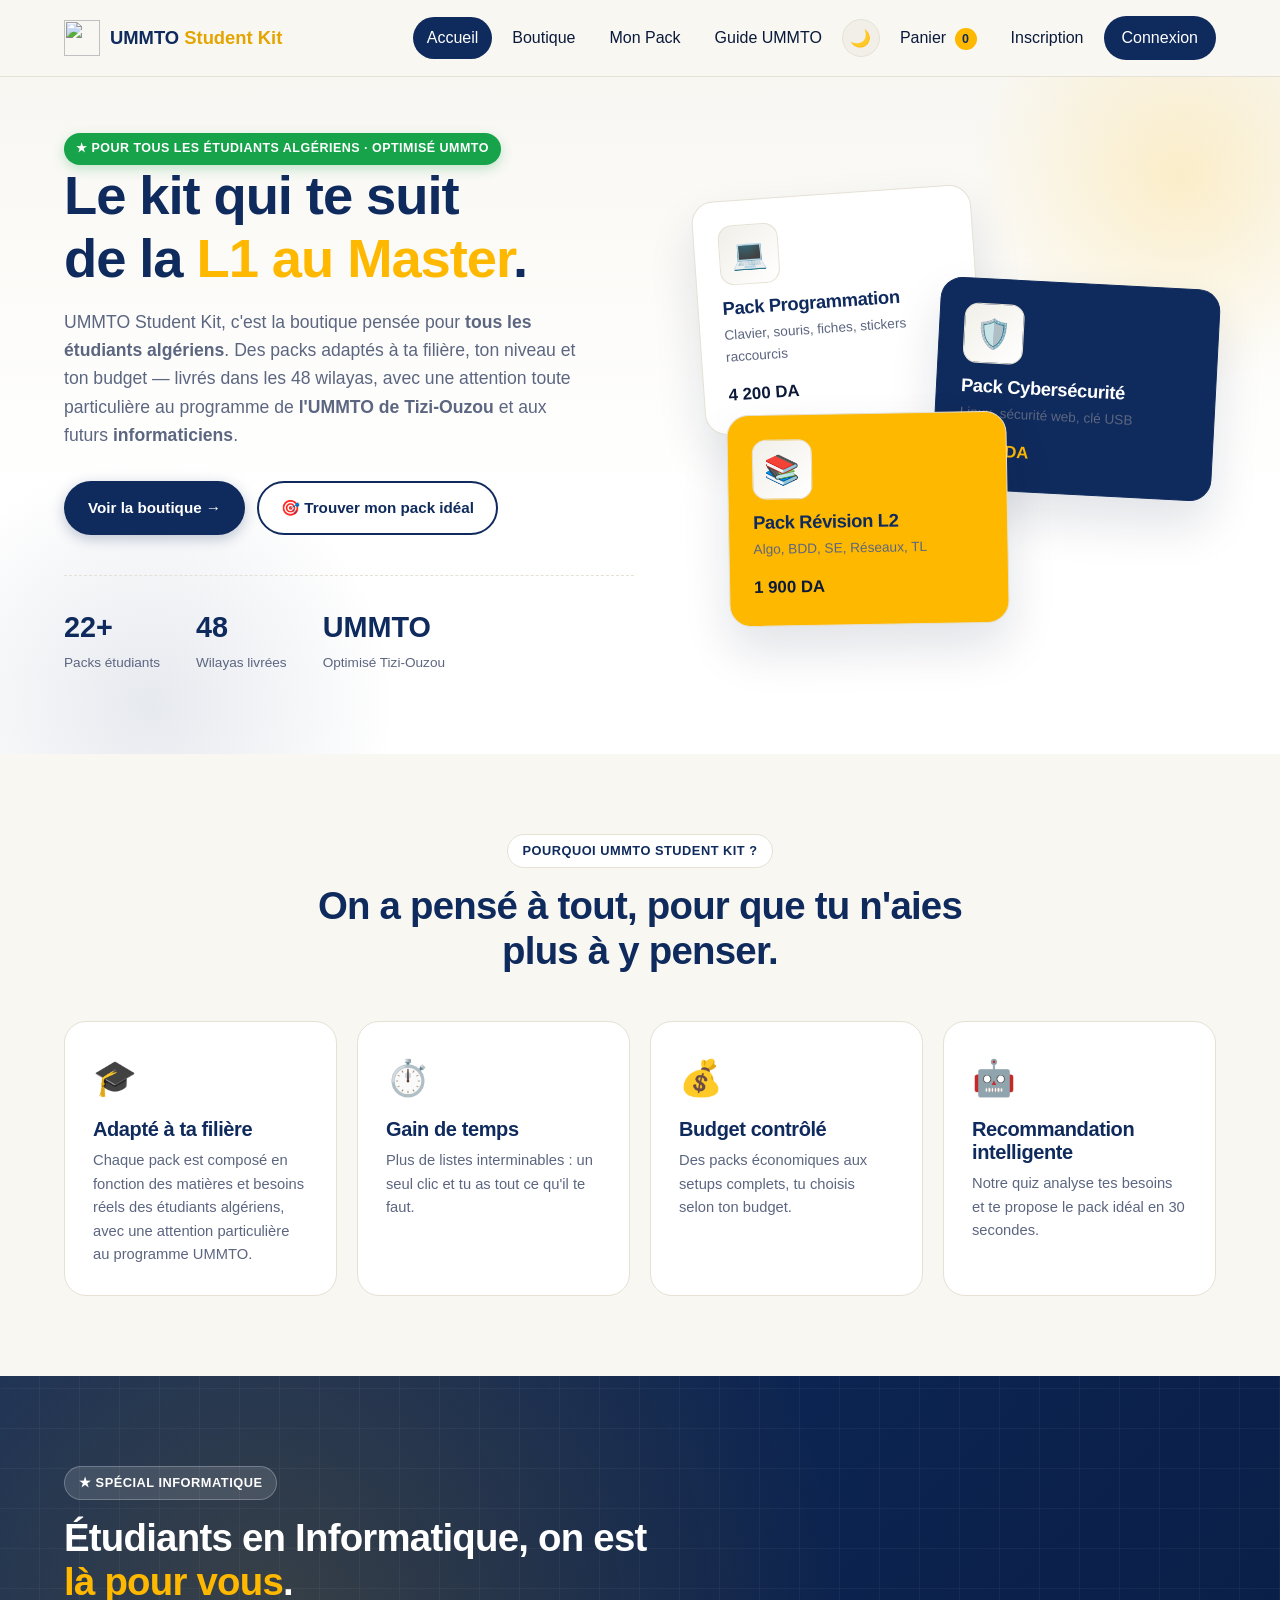
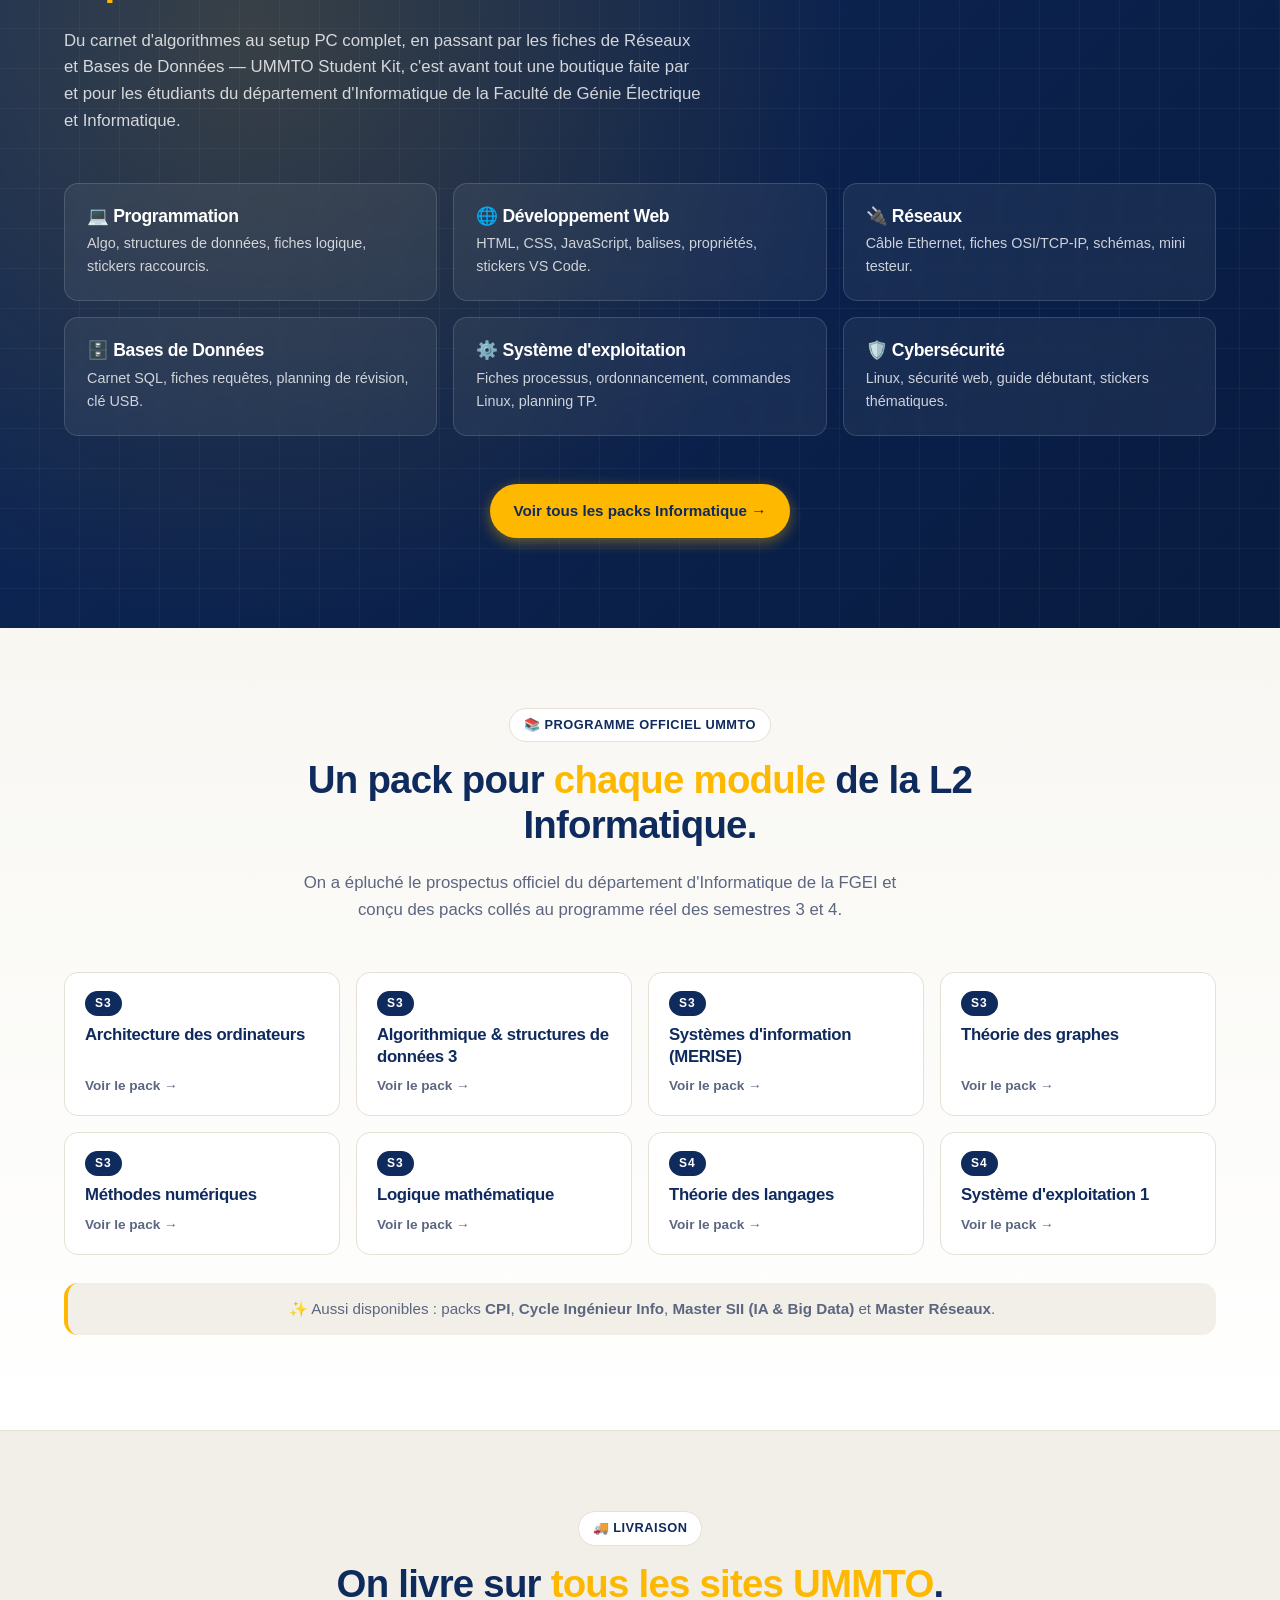
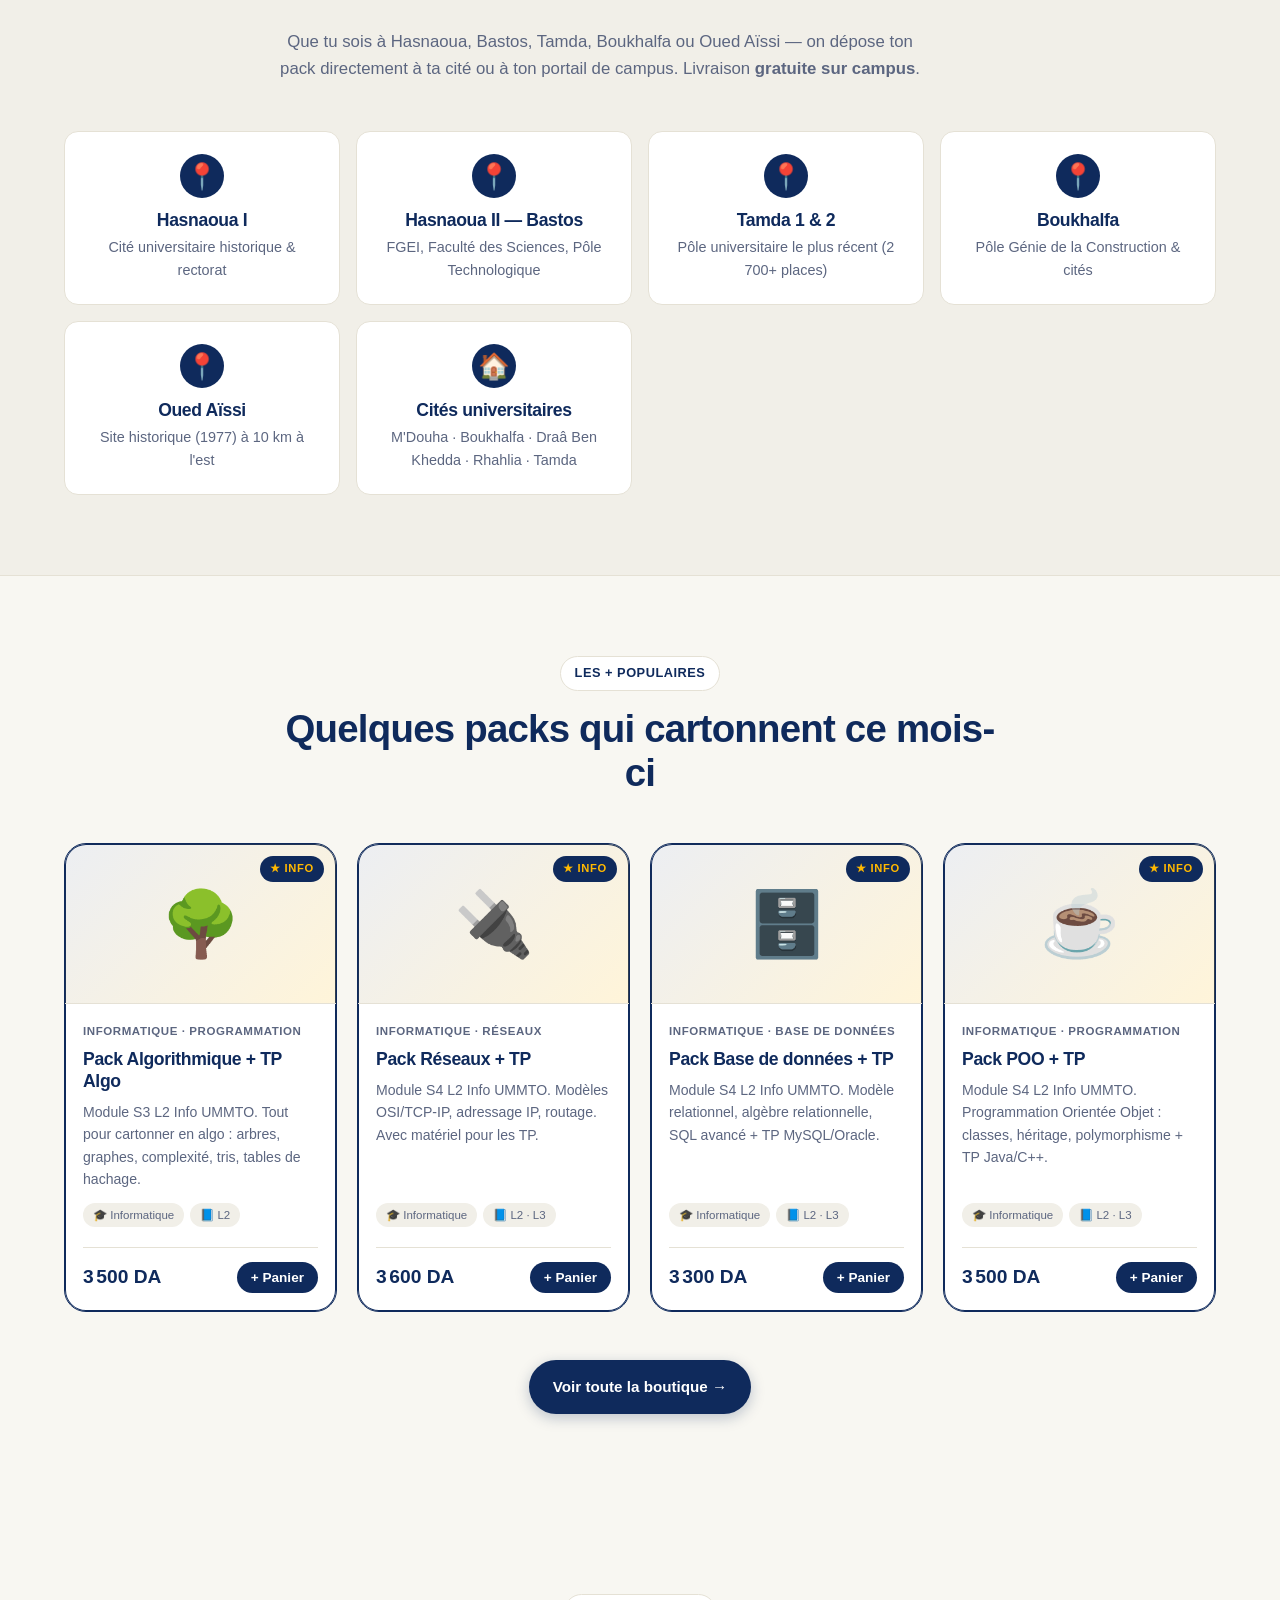
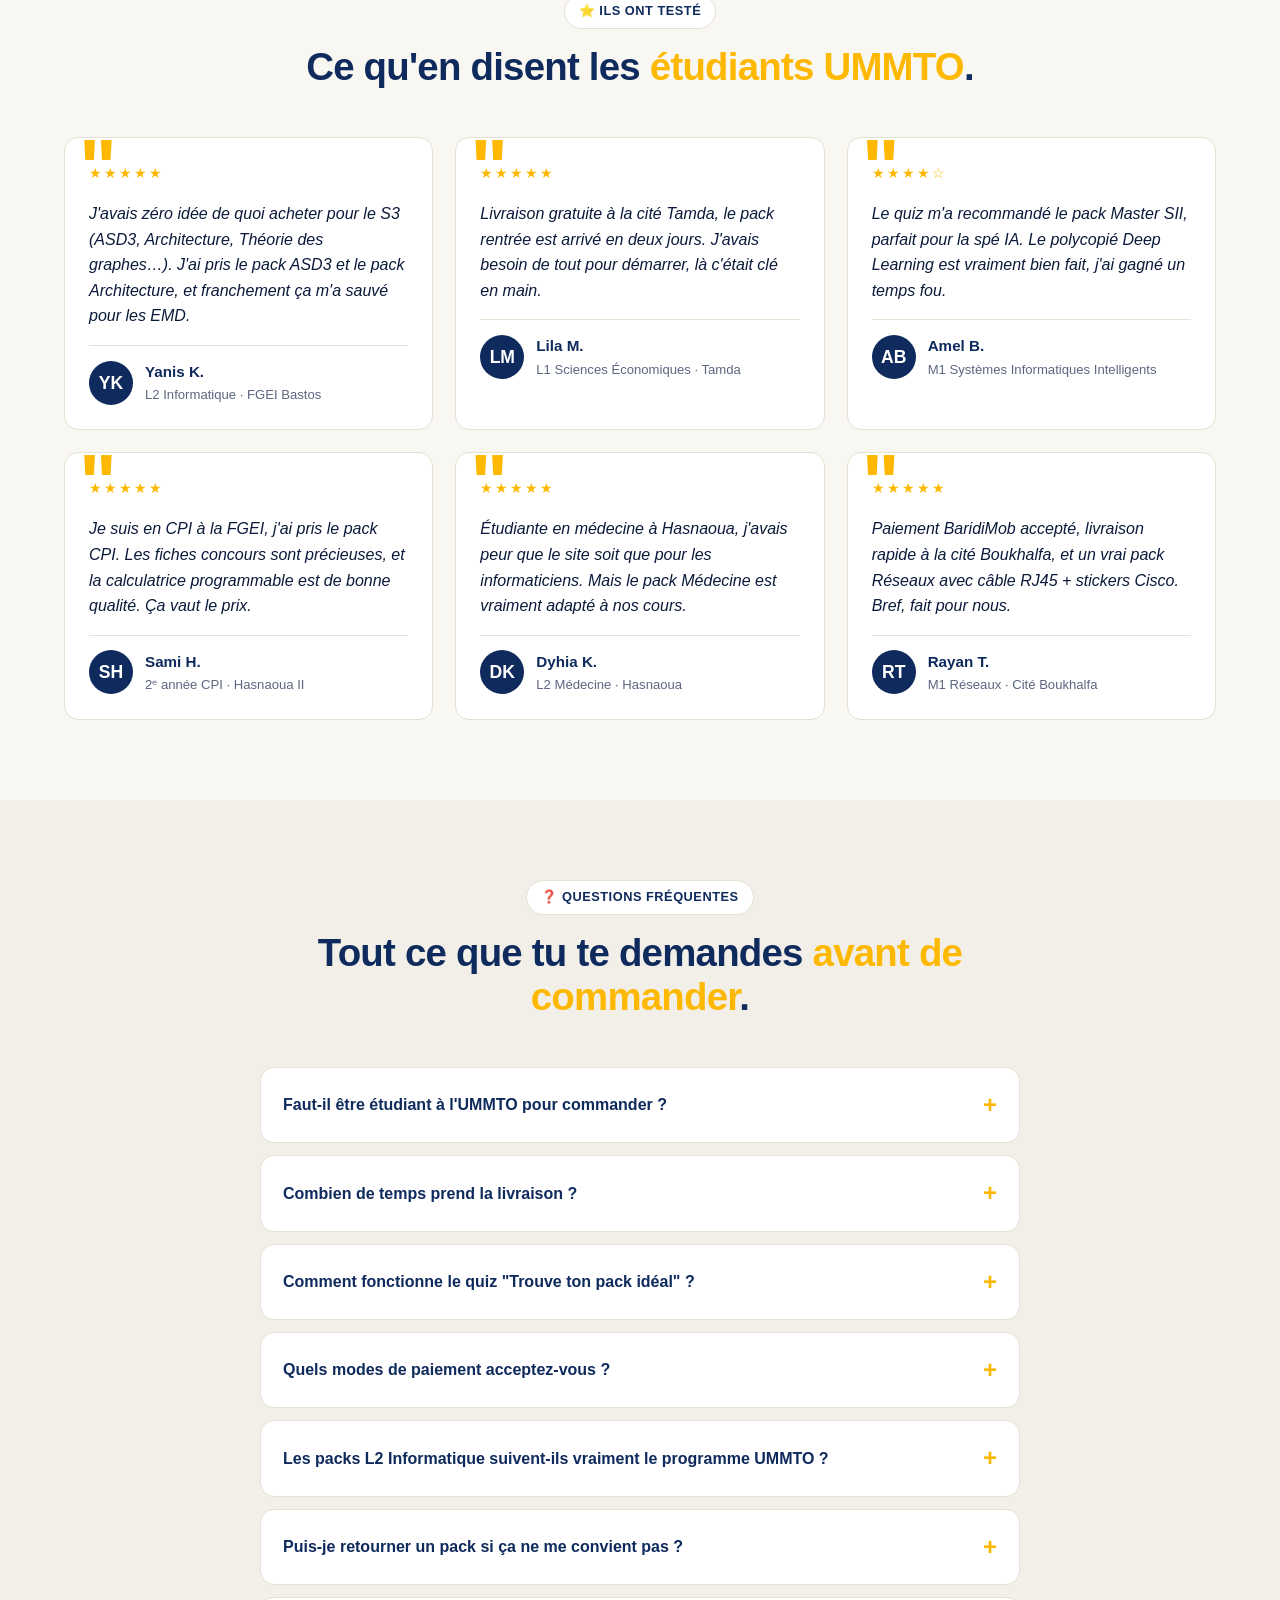
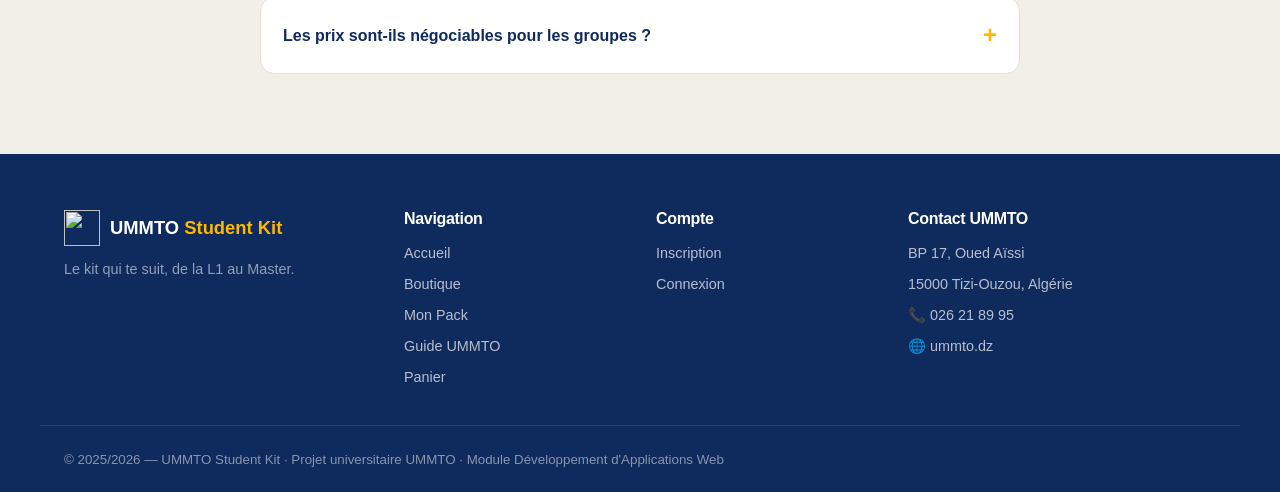
==== index.html @ 065e034d "Add files via upload" ====
<!DOCTYPE html>
<html lang="fr">
<head>
    <meta charset="UTF-8">
    <meta name="viewport" content="width=device-width, initial-scale=1.0">
    <meta name="description" content="UMMTO Student Kit — la boutique des étudiants algériens. Packs, accessoires et recommandations intelligentes pour réussir tes études. Optimisé pour les étudiants UMMTO de Tizi-Ouzou.">
    <title>UMMTO Student Kit — Pour tous les étudiants algériens</title>
    <link rel="stylesheet" href="style/design.css">
    <link rel="icon" href="images/logo.svg" type="image/svg+xml">
</head>
<body>

    <header class="site-header">
        <div class="container nav-wrapper">
            <a href="index.html" class="brand" aria-label="Accueil UMMTO Student Kit">
                <img src="images/logo.svg" alt="" class="brand-logo">
                <span class="brand-text">UMMTO <strong>Student Kit</strong></span>
            </a>

            <button class="nav-toggle" id="navToggle" aria-label="Ouvrir le menu" aria-expanded="false">
                <span></span><span></span><span></span>
            </button>

            <nav class="main-nav" id="mainNav" aria-label="Navigation principale">
                <ul>
                    <li><a href="index.html" class="active">Accueil</a></li>
                    <li><a href="content/produits.html">Boutique</a></li>
                    <li><a href="content/quiz.html">Mon Pack</a></li>
                    <li><a href="content/ummto.html">Guide UMMTO</a></li>
                    <li><a href="content/commande.html">Panier <span id="cartCount" class="cart-badge">0</span></a></li>
                    <li class="auth-link" data-when="logged-out"><a href="content/inscription.html">Inscription</a></li>
                    <li class="auth-link" data-when="logged-out"><a href="content/connexion.html" class="btn-nav">Connexion</a></li>
                    <li class="auth-link" data-when="logged-in"><span id="userGreeting" class="user-greeting"></span></li>
                    <li class="auth-link" data-when="logged-in"><a href="#" id="logoutBtn" class="btn-nav">Déconnexion</a></li>
                </ul>
            </nav>
        </div>
    </header>

    <main>

        <section class="hero">
            <div class="container hero-grid">
                <div class="hero-text">
                    <span class="badge badge-ummto">★ Pour tous les étudiants algériens · Optimisé UMMTO</span>
                    <h1>Le kit qui te suit<br>de la <span class="accent">L1 au Master</span>.</h1>
                    <p class="hero-subtitle">
                        UMMTO Student Kit, c'est la boutique pensée pour <strong>tous les étudiants algériens</strong>.
                        Des packs adaptés à ta filière, ton niveau et ton budget — livrés dans les
                        48 wilayas, avec une attention toute particulière au programme de
                        <strong>l'UMMTO de Tizi-Ouzou</strong> et aux futurs <strong>informaticiens</strong>.
                    </p>
                    <div class="hero-actions">
                        <a href="content/produits.html" class="btn btn-primary">Voir la boutique →</a>
                        <a href="content/quiz.html" class="btn btn-secondary">🎯 Trouver mon pack idéal</a>
                    </div>

                    <ul class="hero-stats">
                        <li><strong>22+</strong><span>Packs étudiants</span></li>
                        <li><strong>48</strong><span>Wilayas livrées</span></li>
                        <li><strong>UMMTO</strong><span>Optimisé Tizi-Ouzou</span></li>
                    </ul>
                </div>

                <div class="hero-visual" aria-hidden="true">
                    <div class="hero-card hero-card-1">
                        <div class="card-icon">
                            <img src="images/hero-1.jpg" alt="" class="card-img" onerror="this.remove();">
                            <span class="card-emoji">💻</span>
                        </div>
                        <h4>Pack Programmation</h4>
                        <p>Clavier, souris, fiches, stickers raccourcis</p>
                        <span class="price">4 200 DA</span>
                    </div>
                    <div class="hero-card hero-card-2">
                        <div class="card-icon">
                            <img src="images/hero-2.jpg" alt="" class="card-img" onerror="this.remove();">
                            <span class="card-emoji">🛡️</span>
                        </div>
                        <h4>Pack Cybersécurité</h4>
                        <p>Linux, sécurité web, clé USB</p>
                        <span class="price">3 800 DA</span>
                    </div>
                    <div class="hero-card hero-card-3">
                        <div class="card-icon">
                            <img src="images/hero-3.jpg" alt="" class="card-img" onerror="this.remove();">
                            <span class="card-emoji">📚</span>
                        </div>
                        <h4>Pack Révision L2</h4>
                        <p>Algo, BDD, SE, Réseaux, TL</p>
                        <span class="price">1 900 DA</span>
                    </div>
                </div>
            </div>
        </section>

        <section class="features">
            <div class="container">
                <header class="section-header">
                    <span class="eyebrow">Pourquoi UMMTO Student Kit ?</span>
                    <h2>On a pensé à tout, pour que tu n'aies plus à y penser.</h2>
                </header>

                <div class="features-grid">
                    <article class="feature">
                        <div class="feature-icon">🎓</div>
                        <h3>Adapté à ta filière</h3>
                        <p>Chaque pack est composé en fonction des matières et besoins réels des étudiants algériens, avec une attention particulière au programme UMMTO.</p>
                    </article>
                    <article class="feature">
                        <div class="feature-icon">⏱️</div>
                        <h3>Gain de temps</h3>
                        <p>Plus de listes interminables : un seul clic et tu as tout ce qu'il te faut.</p>
                    </article>
                    <article class="feature">
                        <div class="feature-icon">💰</div>
                        <h3>Budget contrôlé</h3>
                        <p>Des packs économiques aux setups complets, tu choisis selon ton budget.</p>
                    </article>
                    <article class="feature">
                        <div class="feature-icon">🤖</div>
                        <h3>Recommandation intelligente</h3>
                        <p>Notre quiz analyse tes besoins et te propose le pack idéal en 30 secondes.</p>
                    </article>
                </div>
            </div>
        </section>

        <section class="info-section" id="informatique">
            <div class="container">
                <header class="section-header section-header-light">
                    <span class="eyebrow eyebrow-light">★ Spécial Informatique</span>
                    <h2>Étudiants en Informatique, on est <span class="accent-yellow">là pour vous</span>.</h2>
                    <p class="section-lead">
                        Du carnet d'algorithmes au setup PC complet, en passant par les fiches
                        de Réseaux et Bases de Données — UMMTO Student Kit, c'est avant tout une
                        boutique faite par et pour les étudiants du département d'Informatique
                        de la Faculté de Génie Électrique et Informatique.
                    </p>
                </header>

                <div class="info-tracks">
                    <article class="track">
                        <h3>💻 Programmation</h3>
                        <p>Algo, structures de données, fiches logique, stickers raccourcis.</p>
                    </article>
                    <article class="track">
                        <h3>🌐 Développement Web</h3>
                        <p>HTML, CSS, JavaScript, balises, propriétés, stickers VS Code.</p>
                    </article>
                    <article class="track">
                        <h3>🔌 Réseaux</h3>
                        <p>Câble Ethernet, fiches OSI/TCP-IP, schémas, mini testeur.</p>
                    </article>
                    <article class="track">
                        <h3>🗄️ Bases de Données</h3>
                        <p>Carnet SQL, fiches requêtes, planning de révision, clé USB.</p>
                    </article>
                    <article class="track">
                        <h3>⚙️ Système d'exploitation</h3>
                        <p>Fiches processus, ordonnancement, commandes Linux, planning TP.</p>
                    </article>
                    <article class="track">
                        <h3>🛡️ Cybersécurité</h3>
                        <p>Linux, sécurité web, guide débutant, stickers thématiques.</p>
                    </article>
                </div>

                <div class="info-cta">
                    <a href="content/produits.html?cat=Informatique" class="btn btn-yellow">
                        Voir tous les packs Informatique →
                    </a>
                </div>
            </div>
        </section>

        <section class="modules-section">
            <div class="container">
                <header class="section-header">
                    <span class="eyebrow">📚 Programme officiel UMMTO</span>
                    <h2>Un pack pour <span class="accent">chaque module</span> de la L2 Informatique.</h2>
                    <p class="section-lead">
                        On a épluché le prospectus officiel du département d'Informatique de la
                        FGEI et conçu des packs collés au programme réel des semestres 3 et 4.
                    </p>
                </header>

                <div class="modules-grid">
                    <article class="module-chip">
                        <span class="module-sem">S3</span>
                        <h4>Architecture des ordinateurs</h4>
                        <a href="content/produits.html?cat=Informatique" class="module-link">Voir le pack →</a>
                    </article>
                    <article class="module-chip">
                        <span class="module-sem">S3</span>
                        <h4>Algorithmique &amp; structures de données 3</h4>
                        <a href="content/produits.html?cat=Informatique" class="module-link">Voir le pack →</a>
                    </article>
                    <article class="module-chip">
                        <span class="module-sem">S3</span>
                        <h4>Systèmes d'information (MERISE)</h4>
                        <a href="content/produits.html?cat=Informatique" class="module-link">Voir le pack →</a>
                    </article>
                    <article class="module-chip">
                        <span class="module-sem">S3</span>
                        <h4>Théorie des graphes</h4>
                        <a href="content/produits.html?cat=Informatique" class="module-link">Voir le pack →</a>
                    </article>
                    <article class="module-chip">
                        <span class="module-sem">S3</span>
                        <h4>Méthodes numériques</h4>
                        <a href="content/produits.html?cat=Informatique" class="module-link">Voir le pack →</a>
                    </article>
                    <article class="module-chip">
                        <span class="module-sem">S3</span>
                        <h4>Logique mathématique</h4>
                        <a href="content/produits.html?cat=Informatique" class="module-link">Voir le pack →</a>
                    </article>
                    <article class="module-chip">
                        <span class="module-sem">S4</span>
                        <h4>Théorie des langages</h4>
                        <a href="content/produits.html?cat=Informatique" class="module-link">Voir le pack →</a>
                    </article>
                    <article class="module-chip">
                        <span class="module-sem">S4</span>
                        <h4>Système d'exploitation 1</h4>
                        <a href="content/produits.html?cat=Informatique" class="module-link">Voir le pack →</a>
                    </article>
                </div>

                <p class="modules-note">
                    ✨ Aussi disponibles : packs <strong>CPI</strong>, <strong>Cycle Ingénieur Info</strong>,
                    <strong>Master SII (IA &amp; Big Data)</strong> et <strong>Master Réseaux</strong>.
                </p>
            </div>
        </section>

        <section class="campus-section">
            <div class="container">
                <header class="section-header">
                    <span class="eyebrow">🚚 Livraison</span>
                    <h2>On livre sur <span class="accent">tous les sites UMMTO</span>.</h2>
                    <p class="section-lead">
                        Que tu sois à Hasnaoua, Bastos, Tamda, Boukhalfa ou Oued Aïssi —
                        on dépose ton pack directement à ta cité ou à ton portail de campus.
                        Livraison <strong>gratuite sur campus</strong>.
                    </p>
                </header>

                <div class="campus-grid">
                    <article class="campus-card">
                        <span class="campus-pin">📍</span>
                        <h4>Hasnaoua I</h4>
                        <p>Cité universitaire historique &amp; rectorat</p>
                    </article>
                    <article class="campus-card">
                        <span class="campus-pin">📍</span>
                        <h4>Hasnaoua II — Bastos</h4>
                        <p>FGEI, Faculté des Sciences, Pôle Technologique</p>
                    </article>
                    <article class="campus-card">
                        <span class="campus-pin">📍</span>
                        <h4>Tamda 1 &amp; 2</h4>
                        <p>Pôle universitaire le plus récent (2 700+ places)</p>
                    </article>
                    <article class="campus-card">
                        <span class="campus-pin">📍</span>
                        <h4>Boukhalfa</h4>
                        <p>Pôle Génie de la Construction &amp; cités</p>
                    </article>
                    <article class="campus-card">
                        <span class="campus-pin">📍</span>
                        <h4>Oued Aïssi</h4>
                        <p>Site historique (1977) à 10 km à l'est</p>
                    </article>
                    <article class="campus-card">
                        <span class="campus-pin">🏠</span>
                        <h4>Cités universitaires</h4>
                        <p>M'Douha · Boukhalfa · Draâ Ben Khedda · Rhahlia · Tamda</p>
                    </article>
                </div>
            </div>
        </section>

        <section class="popular">
            <div class="container">
                <header class="section-header">
                    <span class="eyebrow">Les + populaires</span>
                    <h2>Quelques packs qui cartonnent ce mois-ci</h2>
                </header>

                <div class="popular-grid" id="popularGrid">

                </div>

                <div class="info-cta">
                    <a href="content/produits.html" class="btn btn-primary">Voir toute la boutique →</a>
                </div>
            </div>
        </section>

        <section class="testimonials">
            <div class="container">
                <header class="section-header">
                    <span class="eyebrow">⭐ Ils ont testé</span>
                    <h2>Ce qu'en disent les <span class="accent">étudiants UMMTO</span>.</h2>
                </header>

                <div class="testimonials-grid">
                    <article class="testimonial">
                        <div class="testimonial-stars" aria-label="5 étoiles">★★★★★</div>
                        <p class="testimonial-text">
                            J'avais zéro idée de quoi acheter pour le S3 (ASD3, Architecture, Théorie des graphes…).
                            J'ai pris le pack ASD3 et le pack Architecture, et franchement ça m'a sauvé pour les EMD.
                        </p>
                        <div class="testimonial-author">
                            <div class="testimonial-avatar">YK</div>
                            <div class="testimonial-meta">
                                <strong>Yanis K.</strong>
                                <span>L2 Informatique · FGEI Bastos</span>
                            </div>
                        </div>
                    </article>

                    <article class="testimonial">
                        <div class="testimonial-stars" aria-label="5 étoiles">★★★★★</div>
                        <p class="testimonial-text">
                            Livraison gratuite à la cité Tamda, le pack rentrée est arrivé en deux jours.
                            J'avais besoin de tout pour démarrer, là c'était clé en main.
                        </p>
                        <div class="testimonial-author">
                            <div class="testimonial-avatar">LM</div>
                            <div class="testimonial-meta">
                                <strong>Lila M.</strong>
                                <span>L1 Sciences Économiques · Tamda</span>
                            </div>
                        </div>
                    </article>

                    <article class="testimonial">
                        <div class="testimonial-stars" aria-label="4 étoiles sur 5">★★★★☆</div>
                        <p class="testimonial-text">
                            Le quiz m'a recommandé le pack Master SII, parfait pour la spé IA.
                            Le polycopié Deep Learning est vraiment bien fait, j'ai gagné un temps fou.
                        </p>
                        <div class="testimonial-author">
                            <div class="testimonial-avatar">AB</div>
                            <div class="testimonial-meta">
                                <strong>Amel B.</strong>
                                <span>M1 Systèmes Informatiques Intelligents</span>
                            </div>
                        </div>
                    </article>

                    <article class="testimonial">
                        <div class="testimonial-stars" aria-label="5 étoiles">★★★★★</div>
                        <p class="testimonial-text">
                            Je suis en CPI à la FGEI, j'ai pris le pack CPI. Les fiches concours sont
                            précieuses, et la calculatrice programmable est de bonne qualité. Ça vaut le prix.
                        </p>
                        <div class="testimonial-author">
                            <div class="testimonial-avatar">SH</div>
                            <div class="testimonial-meta">
                                <strong>Sami H.</strong>
                                <span>2ᵉ année CPI · Hasnaoua II</span>
                            </div>
                        </div>
                    </article>

                    <article class="testimonial">
                        <div class="testimonial-stars" aria-label="5 étoiles">★★★★★</div>
                        <p class="testimonial-text">
                            Étudiante en médecine à Hasnaoua, j'avais peur que le site soit que pour les
                            informaticiens. Mais le pack Médecine est vraiment adapté à nos cours.
                        </p>
                        <div class="testimonial-author">
                            <div class="testimonial-avatar">DK</div>
                            <div class="testimonial-meta">
                                <strong>Dyhia K.</strong>
                                <span>L2 Médecine · Hasnaoua</span>
                            </div>
                        </div>
                    </article>

                    <article class="testimonial">
                        <div class="testimonial-stars" aria-label="5 étoiles">★★★★★</div>
                        <p class="testimonial-text">
                            Paiement BaridiMob accepté, livraison rapide à la cité Boukhalfa, et un vrai pack
                            Réseaux avec câble RJ45 + stickers Cisco. Bref, fait pour nous.
                        </p>
                        <div class="testimonial-author">
                            <div class="testimonial-avatar">RT</div>
                            <div class="testimonial-meta">
                                <strong>Rayan T.</strong>
                                <span>M1 Réseaux · Cité Boukhalfa</span>
                            </div>
                        </div>
                    </article>
                </div>
            </div>
        </section>

        <section class="faq-section">
            <div class="container">
                <header class="section-header">
                    <span class="eyebrow">❓ Questions fréquentes</span>
                    <h2>Tout ce que tu te demandes <span class="accent">avant de commander</span>.</h2>
                </header>

                <div class="faq-list">
                    <details class="faq-item">
                        <summary>Faut-il être étudiant à l'UMMTO pour commander ?</summary>
                        <p>
                            Non, le site est ouvert à tous. Mais nos packs sont pensés pour les programmes
                            de l'UMMTO (FGEI, Faculté des Sciences, Médecine, etc.), donc les étudiants
                            d'autres universités algériennes y trouveront aussi leur compte si leurs cursus
                            sont similaires.
                        </p>
                    </details>

                    <details class="faq-item">
                        <summary>Combien de temps prend la livraison ?</summary>
                        <p>
                            <strong>1 à 2 jours</strong> sur les campus UMMTO (Hasnaoua, Bastos, Tamda,
                            Boukhalfa, Oued Aïssi) et les cités universitaires de la wilaya.
                            <strong>2 à 5 jours</strong> en livraison à domicile dans le reste de l'Algérie via
                            Yalidine ou ZR Express.
                        </p>
                    </details>

                    <details class="faq-item">
                        <summary>Comment fonctionne le quiz "Trouve ton pack idéal" ?</summary>
                        <p>
                            Tu réponds à 4 questions (filière, niveau, budget, besoin). Si tu choisis
                            <strong>Informatique</strong>, on pousse 2 questions supplémentaires
                            (matière à renforcer + objectif). Notre algorithme croise tes réponses avec
                            le programme officiel de l'UMMTO et te recommande <strong>un pack précis</strong>
                            que tu peux ajouter au panier en un clic.
                        </p>
                    </details>

                    <details class="faq-item">
                        <summary>Quels modes de paiement acceptez-vous ?</summary>
                        <p>
                            Trois options : <strong>paiement à la livraison</strong> (espèces, le plus simple),
                            <strong>BaridiMob</strong> (l'app d'Algérie Poste, instantané) et
                            <strong>virement CCP</strong> classique. Les étudiants choisissent
                            généralement BaridiMob pour ne pas avoir à se déplacer.
                        </p>
                    </details>

                    <details class="faq-item">
                        <summary>Les packs L2 Informatique suivent-ils vraiment le programme UMMTO ?</summary>
                        <p>
                            Oui. On s'est basés sur le <em>prospectus officiel de la Licence Informatique
                            de la FGEI</em> publié sur ummto.dz. Les modules couverts : Architecture des
                            ordinateurs, ASD3, Théorie des graphes, Systèmes d'information, Méthodes
                            numériques, Logique mathématique (S3), Théorie des langages, Système
                            d'exploitation 1 (S4) — tous présents dans la boutique.
                        </p>
                    </details>

                    <details class="faq-item">
                        <summary>Puis-je retourner un pack si ça ne me convient pas ?</summary>
                        <p>
                            Oui, tu disposes de <strong>7 jours</strong> à partir de la réception pour
                            retourner un pack non ouvert et non utilisé. On rembourse intégralement le
                            prix du pack (hors frais de livraison initiaux).
                        </p>
                    </details>

                    <details class="faq-item">
                        <summary>Les prix sont-ils négociables pour les groupes ?</summary>
                        <p>
                            Oui ! Pour les <strong>commandes groupées</strong> (chambre de cité, groupe TD,
                            club étudiant), on propose <strong>-15 % à partir de 5 packs</strong>. Contacte-nous
                            par mail ou via Instagram avant de commander.
                        </p>
                    </details>
                </div>
            </div>
        </section>

    </main>

    <footer class="site-footer">
        <div class="container footer-grid">
            <div>
                <div class="brand">
                    <img src="images/logo.svg" alt="" class="brand-logo">
                    <span class="brand-text">UMMTO <strong>Student Kit</strong></span>
                </div>
                <p class="footer-tagline">Le kit qui te suit, de la L1 au Master.</p>
            </div>
            <div>
                <h4>Navigation</h4>
                <ul>
                    <li><a href="index.html">Accueil</a></li>
                    <li><a href="content/produits.html">Boutique</a></li>
                    <li><a href="content/quiz.html">Mon Pack</a></li>
                    <li><a href="content/ummto.html">Guide UMMTO</a></li>
                    <li><a href="content/commande.html">Panier</a></li>
                </ul>
            </div>
            <div>
                <h4>Compte</h4>
                <ul>
                    <li><a href="content/inscription.html">Inscription</a></li>
                    <li><a href="content/connexion.html">Connexion</a></li>
                </ul>
            </div>
            <div>
                <h4>Contact UMMTO</h4>
                <ul>
                    <li>BP 17, Oued Aïssi</li>
                    <li>15000 Tizi-Ouzou, Algérie</li>
                    <li>📞 026 21 89 95</li>
                    <li>🌐 <a href="https://www.ummto.dz" target="_blank" rel="noopener">ummto.dz</a></li>
                </ul>
            </div>
        </div>
        <div class="container footer-bottom">
            <small>&copy; 2025/2026 — UMMTO Student Kit · Projet universitaire UMMTO · Module Développement d'Applications Web</small>
        </div>
    </footer>

    <script src="javascript/products.js"></script>
    <script src="javascript/cart.js"></script>
    <script src="javascript/auth.js"></script>
    <script src="javascript/theme.js"></script>
    <script>
        // Affichage des packs populaires sur la page d'accueil
        document.addEventListener('DOMContentLoaded', function () {
            if (typeof renderPopularPacks === 'function') {
                renderPopularPacks('popularGrid', 4);
            }
        });
    </script>
</body>
</html>
---- style/design.css ----
*, *::before, *::after { box-sizing: border-box; }
html { scroll-behavior: smooth; -webkit-text-size-adjust: 100%; }
body {
    margin: 0;
    font-family: var(--font-body);
    font-size: 16px;
    line-height: 1.6;
    color: var(--c-text);
    background: var(--c-bg);
    -webkit-font-smoothing: antialiased;
    -moz-osx-font-smoothing: grayscale;
}
img { max-width: 100%; height: auto; display: block; }
a { color: inherit; text-decoration: none; transition: color .2s ease; }
a:hover { color: var(--c-primary); }
ul { list-style: none; padding: 0; margin: 0; }
button { font-family: inherit; cursor: pointer; border: none; background: none; }
input, select, textarea { font-family: inherit; font-size: inherit; }
.visually-hidden {
    position: absolute !important; width: 1px; height: 1px;
    padding: 0; margin: -1px; overflow: hidden; clip: rect(0,0,0,0);
    white-space: nowrap; border: 0;
}

:root {

    --c-primary: #0F2A5C;
    --c-primary-dark: #081B40;
    --c-primary-light: #2A4D8F;
    --c-accent: #FFB800;
    --c-accent-dark: #E5A500;
    --c-success: #16a34a;
    --c-danger: #dc2626;

    --c-bg: #F8F7F2;
    --c-card: #ffffff;
    --c-surface: #F1EFE8;
    --c-border: #E5E1D5;
    --c-text: #0B1A3A;
    --c-text-muted: #5C6680;
    --c-text-light: #8A92A6;

    --font-display: 'Bricolage Grotesque', 'Helvetica Neue', sans-serif;
    --font-body: 'Plus Jakarta Sans', 'Helvetica Neue', Arial, sans-serif;

    --r-sm: 8px;
    --r-md: 14px;
    --r-lg: 22px;
    --r-pill: 999px;

    --shadow-sm: 0 1px 2px rgba(11,26,58,.06);
    --shadow-md: 0 8px 24px rgba(11,26,58,.08);
    --shadow-lg: 0 24px 48px rgba(11,26,58,.12);

    --max-width: 1200px;
    --header-h: 76px;

    --t-fast: .15s ease;
    --t: .25s ease;
    --t-slow: .45s cubic-bezier(.2,.8,.2,1);
}

@import url('https://fonts.googleapis.com/css2?family=Bricolage+Grotesque:wght@500;600;700;800&family=Plus+Jakarta+Sans:wght@400;500;600;700&display=swap');

h1, h2, h3, h4 {
    font-family: var(--font-display);
    color: var(--c-primary);
    font-weight: 700;
    line-height: 1.15;
    margin: 0 0 .6em 0;
    letter-spacing: -.02em;
}
h1 { font-size: clamp(2rem, 5vw, 3.4rem); font-weight: 800; }
h2 { font-size: clamp(1.6rem, 3.5vw, 2.4rem); }
h3 { font-size: 1.25rem; }
h4 { font-size: 1.05rem; }
p  { margin: 0 0 1em 0; }
.accent { color: var(--c-accent); }
.accent-yellow { color: var(--c-accent); position: relative; display: inline-block; }
.accent-yellow::after {
    content: ''; position: absolute; left: 0; right: 0; bottom: 6%;
    height: 14%; background: var(--c-accent); opacity: .25; z-index: -1;
    border-radius: 4px;
}

.container {
    width: 100%; max-width: var(--max-width);
    margin: 0 auto; padding: 0 24px;
}

.site-header {
    position: sticky; top: 0; z-index: 100;
    background: rgba(248,247,242,.92);
    backdrop-filter: saturate(140%) blur(10px);
    -webkit-backdrop-filter: saturate(140%) blur(10px);
    border-bottom: 1px solid var(--c-border);
}
.nav-wrapper {
    display: flex; align-items: center; justify-content: space-between;
    height: var(--header-h);
}
.brand {
    display: flex; align-items: center; gap: 10px;
    font-family: var(--font-display); font-weight: 700;
    font-size: 1.15rem; color: var(--c-primary);
}
.brand-logo { width: 36px; height: 36px; }
.brand-text strong { color: var(--c-accent-dark); }

.main-nav ul {
    display: flex; align-items: center; gap: 6px;
}
.main-nav a {
    display: inline-block; padding: 8px 14px;
    border-radius: var(--r-pill); font-weight: 500;
    color: var(--c-text); transition: all var(--t-fast);
    position: relative;
}
.main-nav a:hover { background: var(--c-surface); color: var(--c-primary); }
.main-nav a.active { background: var(--c-primary); color: #fff; }
.main-nav a.active:hover { background: var(--c-primary-dark); color: #fff; }
.btn-nav {
    background: var(--c-primary) !important; color: #fff !important;
    padding: 9px 18px !important;
}
.btn-nav:hover { background: var(--c-primary-dark) !important; }

.cart-badge {
    display: inline-block; min-width: 22px; height: 22px;
    padding: 0 6px; margin-left: 4px; vertical-align: middle;
    background: var(--c-accent); color: var(--c-primary);
    border-radius: var(--r-pill);
    font-size: .78rem; font-weight: 700; line-height: 22px;
    text-align: center;
}
.user-greeting {
    padding: 8px 14px; font-size: .9rem;
    color: var(--c-text-muted);
}
.user-greeting strong { color: var(--c-primary); }

.auth-link[data-when="logged-in"] { display: none; }
body.is-logged-in .auth-link[data-when="logged-in"] { display: list-item; }
body.is-logged-in .auth-link[data-when="logged-out"] { display: none; }

.nav-toggle {
    display: none;
    width: 44px; height: 44px;
    flex-direction: column; gap: 5px; align-items: center; justify-content: center;
    border-radius: var(--r-md);
}
.nav-toggle span {
    width: 22px; height: 2px; background: var(--c-primary);
    border-radius: 2px; transition: transform var(--t), opacity var(--t);
}
.nav-toggle[aria-expanded="true"] span:nth-child(1) { transform: translateY(7px) rotate(45deg); }
.nav-toggle[aria-expanded="true"] span:nth-child(2) { opacity: 0; }
.nav-toggle[aria-expanded="true"] span:nth-child(3) { transform: translateY(-7px) rotate(-45deg); }

.btn {
    display: inline-flex; align-items: center; justify-content: center;
    gap: 8px; padding: 13px 22px;
    font-family: var(--font-body); font-weight: 600; font-size: .95rem;
    border-radius: var(--r-pill);
    transition: all var(--t);
    border: 2px solid transparent;
    text-decoration: none; cursor: pointer; white-space: nowrap;
}
.btn-primary {
    background: var(--c-primary); color: #fff;
    box-shadow: 0 4px 14px rgba(15,42,92,.25);
}
.btn-primary:hover {
    background: var(--c-primary-dark); color: #fff;
    transform: translateY(-2px);
    box-shadow: 0 8px 22px rgba(15,42,92,.35);
}
.btn-secondary {
    background: var(--c-card); color: var(--c-primary);
    border-color: var(--c-primary);
}
.btn-secondary:hover {
    background: var(--c-primary); color: #fff;
    transform: translateY(-2px);
}
.btn-yellow {
    background: var(--c-accent); color: var(--c-primary);
    box-shadow: 0 4px 14px rgba(255,184,0,.4);
}
.btn-yellow:hover {
    background: var(--c-accent-dark); color: var(--c-primary);
    transform: translateY(-2px);
    box-shadow: 0 8px 22px rgba(255,184,0,.5);
}
.btn-ghost {
    background: transparent; color: var(--c-primary);
    border-color: var(--c-border);
}
.btn-ghost:hover {
    background: var(--c-surface); color: var(--c-primary);
    border-color: var(--c-primary-light);
}
.btn-block { width: 100%; }
.btn:disabled, .btn[disabled] {
    opacity: .5; cursor: not-allowed;
    transform: none !important; box-shadow: none !important;
}

.hero {
    position: relative; overflow: hidden;
    padding: 56px 0 80px;
    background:
        linear-gradient(180deg, var(--c-bg) 0%, #fff 100%);
}

.hero {
    background:
        linear-gradient(180deg, rgba(248,247,242,0.82) 0%, rgba(255,255,255,0.92) 60%, #fff 100%),
        url('../images/hero-background.jpg') no-repeat right center / cover,
        linear-gradient(180deg, var(--c-bg) 0%, #fff 100%);
}
:root[data-theme="dark"] .hero {
    background:
        linear-gradient(180deg, rgba(11,18,32,0.82) 0%, rgba(11,18,32,0.92) 60%, var(--c-bg) 100%),
        url('../images/hero-background.jpg') no-repeat right center / cover,
        var(--c-bg);
}
.hero::before {
    content: ''; position: absolute;
    top: -200px; right: -200px; width: 600px; height: 600px;
    background: radial-gradient(closest-side, rgba(255,184,0,.18), transparent 70%);
    pointer-events: none;
}
.hero::after {
    content: ''; position: absolute;
    bottom: -300px; left: -200px; width: 700px; height: 700px;
    background: radial-gradient(closest-side, rgba(15,42,92,.10), transparent 70%);
    pointer-events: none;
}
.hero-grid {
    position: relative; z-index: 1;
    display: grid; grid-template-columns: 1.1fr 1fr; gap: 64px;
    align-items: center;
}
.hero-text h1 { margin-bottom: 18px; }
.hero-subtitle {
    font-size: 1.1rem; color: var(--c-text-muted);
    max-width: 520px; margin-bottom: 32px;
}
.hero-actions {
    display: flex; gap: 12px; flex-wrap: wrap; margin-bottom: 40px;
}
.hero-stats {
    display: flex; gap: 36px;
    border-top: 1px dashed var(--c-border); padding-top: 28px;
}
.hero-stats li {
    display: flex; flex-direction: column; gap: 2px;
}
.hero-stats strong {
    font-family: var(--font-display); font-weight: 800;
    font-size: 1.8rem; color: var(--c-primary);
}
.hero-stats span {
    font-size: .85rem; color: var(--c-text-muted);
}

.hero-visual {
    position: relative; height: 460px;
}
.hero-card {
    position: absolute; width: 280px;
    background: var(--c-card); border-radius: var(--r-lg);
    padding: 24px;
    box-shadow: var(--shadow-lg);
    border: 1px solid var(--c-border);
    transition: transform var(--t-slow);
}
.hero-card-1 {
    top: 20px; left: 0;
    transform: rotate(-4deg);
}
.hero-card-2 {
    top: 110px; right: 0;
    transform: rotate(3deg);
    background: var(--c-primary); color: #fff;
    border-color: var(--c-primary);
}
.hero-card-2 h4 { color: #fff; }
.hero-card-2 p { color: rgba(255,255,255,.78); }
.hero-card-3 {
    top: 240px; left: 30px;
    transform: rotate(-1deg);
    background: var(--c-accent);
}
.hero-card-3 h4 { color: var(--c-primary); }
.hero-card:hover {
    transform: rotate(0deg) translateY(-6px);
    z-index: 5;
}
.card-icon { font-size: 2.4rem; margin-bottom: 12px; }
.hero-card h4 { margin: 0 0 6px 0; font-size: 1.15rem; }
.hero-card p {
    font-size: .85rem; color: var(--c-text-muted);
    margin: 0 0 14px 0;
}
.hero-card .price {
    display: inline-block; font-weight: 700;
    font-family: var(--font-display);
    font-size: 1.05rem;
}
.hero-card-2 .price { color: var(--c-accent); }

.section-header {
    text-align: center; max-width: 720px;
    margin: 0 auto 48px;
}
.section-header-light {
    text-align: left; max-width: 760px; margin-left: 0;
}
.eyebrow {
    display: inline-block; padding: 6px 14px;
    background: var(--c-card); border: 1px solid var(--c-border);
    border-radius: var(--r-pill);
    font-size: .8rem; font-weight: 600;
    color: var(--c-primary); letter-spacing: .04em;
    text-transform: uppercase; margin-bottom: 16px;
}
.eyebrow-light {
    background: rgba(255,255,255,.12); color: #fff;
    border-color: rgba(255,255,255,.25);
}
.section-lead {
    font-size: 1.05rem; color: var(--c-text-muted);
    max-width: 640px;
}

.features { padding: 80px 0; }
.features-grid {
    display: grid; grid-template-columns: repeat(4, 1fr); gap: 20px;
}
.feature {
    background: var(--c-card); padding: 28px;
    border-radius: var(--r-lg); border: 1px solid var(--c-border);
    transition: transform var(--t), box-shadow var(--t);
}
.feature:hover {
    transform: translateY(-6px);
    box-shadow: var(--shadow-md);
    border-color: var(--c-primary-light);
}
.feature-icon {
    font-size: 2.2rem; margin-bottom: 12px;
    display: inline-block;
    transition: transform var(--t);
}
.feature:hover .feature-icon { transform: rotate(-8deg) scale(1.1); }
.feature h3 { margin-bottom: 8px; }
.feature p {
    font-size: .92rem; color: var(--c-text-muted); margin: 0;
}

.info-section {
    position: relative; overflow: hidden;
    padding: 90px 0;
    background:
        radial-gradient(circle at 20% 30%, rgba(255,184,0,.18), transparent 50%),
        linear-gradient(135deg, var(--c-primary) 0%, var(--c-primary-dark) 100%);
    color: #fff;
}
.info-section::before {
    content: ''; position: absolute; inset: 0;
    background-image:
        repeating-linear-gradient(90deg, transparent 0 39px, rgba(255,255,255,.04) 39px 40px),
        repeating-linear-gradient(0deg,  transparent 0 39px, rgba(255,255,255,.04) 39px 40px);
    pointer-events: none;
}
.info-section h2 { color: #fff; }
.info-section .section-lead { color: rgba(255,255,255,.8); }

.info-tracks {
    position: relative;
    display: grid; grid-template-columns: repeat(3, 1fr); gap: 16px;
    margin-top: 44px;
}
.track {
    background: rgba(255,255,255,.06);
    border: 1px solid rgba(255,255,255,.14);
    border-radius: var(--r-md);
    padding: 22px;
    transition: all var(--t);
    backdrop-filter: blur(6px);
}
.track:hover {
    background: rgba(255,255,255,.12);
    border-color: var(--c-accent);
    transform: translateY(-3px);
}
.track h3 { color: #fff; font-size: 1.1rem; margin-bottom: 6px; }
.track p { font-size: .9rem; color: rgba(255,255,255,.78); margin: 0; }

.info-cta {
    text-align: center; margin-top: 48px;
    position: relative;
}

.popular { padding: 80px 0 100px; }
.popular-grid {
    display: grid; grid-template-columns: repeat(4, 1fr); gap: 20px;
}

.shop-header {
    padding: 56px 0 36px;
    text-align: center;
}
.shop-header h1 { margin-top: 12px; }
.shop-lead {
    max-width: 640px; margin: 0 auto;
    font-size: 1.05rem; color: var(--c-text-muted);
}

.shop-filters {
    padding: 0 0 24px;
    position: sticky; top: var(--header-h); z-index: 5;
    background: var(--c-bg-translucent, rgba(248,247,242,.95));
    backdrop-filter: blur(8px);
    border-bottom: 1px solid var(--c-border);
}
.filters-grid {
    display: grid;
    grid-template-columns: 2fr 1fr 1fr 1fr auto;
    gap: 12px; padding: 18px 0;
    align-items: end;
}
.filter-group { display: flex; flex-direction: column; gap: 6px; }
.filter-group label {
    font-size: .78rem; font-weight: 600;
    color: var(--c-text-muted); text-transform: uppercase;
    letter-spacing: .04em;
}
.filter-group input,
.filter-group select {
    padding: 12px 14px;
    border: 1px solid var(--c-border);
    border-radius: var(--r-md);
    background: var(--c-card);
    color: var(--c-text);
    transition: border-color var(--t-fast), box-shadow var(--t-fast);
}
.filter-group input:focus,
.filter-group select:focus {
    outline: none;
    border-color: var(--c-primary);
    box-shadow: 0 0 0 3px rgba(15,42,92,.12);
}
.filter-search input { font-size: 1rem; }

.subcat-bar {
    display: flex; align-items: center; gap: 14px;
    flex-wrap: wrap;
    padding: 12px 0;
    border-top: 1px dashed var(--c-border);
}
.subcat-label {
    font-size: .85rem; color: var(--c-text-muted);
    font-weight: 600;
}
.subcat-chips {
    display: flex; gap: 8px; flex-wrap: wrap;
}
.chip {
    padding: 6px 14px;
    background: var(--c-card);
    border: 1px solid var(--c-border);
    border-radius: var(--r-pill);
    font-size: .85rem; font-weight: 500;
    color: var(--c-text);
    transition: all var(--t-fast);
}
.chip:hover { border-color: var(--c-primary-light); color: var(--c-primary); }
.chip-active {
    background: var(--c-primary); color: #fff;
    border-color: var(--c-primary);
}

.shop-grid-section { padding: 32px 0 100px; }
.results-bar { margin-bottom: 18px; }
.results-bar p {
    color: var(--c-text-muted); font-size: .92rem; margin: 0;
}

.products-grid {
    display: grid;
    grid-template-columns: repeat(auto-fill, minmax(260px, 1fr));
    gap: 22px;
}

.product-card {
    background: var(--c-card);
    border: 1px solid var(--c-border);
    border-radius: var(--r-lg);
    overflow: hidden;
    display: flex; flex-direction: column;
    transition: transform var(--t), box-shadow var(--t), border-color var(--t);
    position: relative;
}
.product-card:hover {
    transform: translateY(-4px);
    box-shadow: var(--shadow-md);
    border-color: var(--c-primary-light);
}
.product-card.product-info {
    border-color: var(--c-primary);
    box-shadow: 0 0 0 1px var(--c-primary) inset;
}
.product-card.product-info::before {
    content: '★ INFO';
    position: absolute; top: 12px; right: 12px; z-index: 2;
    background: var(--c-primary); color: var(--c-accent);
    padding: 4px 10px; border-radius: var(--r-pill);
    font-size: .7rem; font-weight: 700;
    letter-spacing: .06em;
}

.product-thumb {
    height: 160px;
    display: flex; align-items: center; justify-content: center;
    font-size: 4rem;
    background: linear-gradient(135deg, var(--c-surface) 0%, #fff 100%);
    border-bottom: 1px solid var(--c-border);
    position: relative;
    overflow: hidden;
}
.product-card.product-info .product-thumb {
    background: linear-gradient(135deg, rgba(15,42,92,.08) 0%, rgba(255,184,0,.15) 100%);
}

.product-thumb .product-img {
    position: absolute; inset: 0;
    width: 100%; height: 100%;
    object-fit: cover;
    z-index: 2;
    background: #fff;
}
.product-thumb .product-emoji {
    position: relative;
    z-index: 1;
    line-height: 1;
}

.product-body {
    padding: 18px;
    display: flex; flex-direction: column; flex: 1; gap: 8px;
}
.product-cat {
    display: inline-block;
    font-size: .72rem; font-weight: 600; text-transform: uppercase;
    color: var(--c-text-muted); letter-spacing: .05em;
}
.product-name {
    font-family: var(--font-display);
    font-size: 1.1rem; font-weight: 700;
    color: var(--c-primary); line-height: 1.25;
    margin: 0;
}
.product-desc {
    font-size: .88rem; color: var(--c-text-muted);
    margin: 0; flex: 1;
}
.product-meta {
    display: flex; gap: 6px; flex-wrap: wrap;
    margin-top: 4px;
}
.product-meta span {
    background: var(--c-surface);
    padding: 3px 10px; border-radius: var(--r-pill);
    font-size: .72rem; color: var(--c-text-muted);
    font-weight: 500;
}
.product-footer {
    display: flex; align-items: center; justify-content: space-between;
    margin-top: 12px; padding-top: 14px;
    border-top: 1px solid var(--c-border);
}
.product-price {
    font-family: var(--font-display);
    font-size: 1.2rem; font-weight: 700;
    color: var(--c-primary);
}
.product-add {
    padding: 8px 14px;
    background: var(--c-primary); color: #fff;
    border-radius: var(--r-pill);
    font-size: .85rem; font-weight: 600;
    transition: all var(--t-fast);
}
.product-add:hover {
    background: var(--c-accent); color: var(--c-primary);
    transform: scale(1.05);
}

.empty-state {
    text-align: center; padding: 60px 20px;
}
.empty-state-sm { padding: 32px 20px; }
.empty-icon {
    font-size: 3.4rem; display: block; margin-bottom: 12px;
}
.empty-state h3 { margin-bottom: 6px; }
.empty-state p { color: var(--c-text-muted); margin-bottom: 20px; }

.quiz-section {
    padding: 64px 0 100px;
    background:
        radial-gradient(ellipse at top, rgba(255,184,0,.12), transparent 50%),
        var(--c-bg);
    min-height: calc(100vh - var(--header-h));
}
.quiz-header {
    text-align: center; max-width: 720px; margin: 0 auto 40px;
}
.quiz-header h1 { margin-top: 16px; }
.quiz-lead {
    color: var(--c-text-muted); font-size: 1.05rem;
    max-width: 600px; margin: 0 auto;
}

.quiz-card {
    max-width: 720px; margin: 0 auto;
    background: var(--c-card);
    border: 1px solid var(--c-border);
    border-radius: var(--r-lg);
    padding: 36px;
    box-shadow: var(--shadow-md);
}

.quiz-progress {
    height: 8px; background: var(--c-surface);
    border-radius: var(--r-pill); overflow: hidden;
    margin-bottom: 8px;
}
.quiz-progress-bar {
    height: 100%; width: 25%;
    background: linear-gradient(90deg, var(--c-primary), var(--c-accent));
    border-radius: var(--r-pill);
    transition: width var(--t-slow);
}
.quiz-step-indicator {
    font-size: .82rem; color: var(--c-text-muted);
    margin-bottom: 28px; font-weight: 600;
}

.quiz-question h2 {
    font-size: 1.5rem; margin-bottom: 6px;
}
.quiz-question-hint {
    color: var(--c-text-muted); margin-bottom: 24px;
    font-size: .95rem;
}

.quiz-options {
    display: grid; gap: 12px;
}
.quiz-options.cols-2 { grid-template-columns: 1fr 1fr; }

.quiz-option {
    display: flex; align-items: center; gap: 14px;
    padding: 16px 18px;
    border: 2px solid var(--c-border);
    border-radius: var(--r-md);
    background: var(--c-card);
    cursor: pointer;
    transition: all var(--t-fast);
    text-align: left;
    font-family: inherit; color: var(--c-text);
    width: 100%;
}
.quiz-option:hover {
    border-color: var(--c-primary-light);
    background: var(--c-surface);
}
.quiz-option.selected {
    border-color: var(--c-primary);
    background: rgba(15,42,92,.04);
    box-shadow: 0 0 0 3px rgba(15,42,92,.08);
}
.quiz-option.selected::before {
    content: '✓'; color: var(--c-success); font-weight: 700;
    margin-right: 4px;
}
.quiz-opt-emoji { font-size: 1.4rem; }
.quiz-opt-text { font-weight: 500; flex: 1; }

.quiz-actions {
    display: flex; justify-content: space-between;
    align-items: center; gap: 12px;
    margin-top: 32px; padding-top: 24px;
    border-top: 1px solid var(--c-border);
}

.quiz-result {
    max-width: 720px; margin: 32px auto 0;
}
.quiz-result-header { text-align: center; margin-bottom: 28px; }
.quiz-result-eyebrow {
    display: inline-block;
    background: var(--c-success); color: #fff;
    padding: 6px 14px; border-radius: var(--r-pill);
    font-size: .78rem; font-weight: 600;
    text-transform: uppercase; letter-spacing: .04em;
    margin-bottom: 12px;
}
.quiz-result-card {
    background: var(--c-card);
    border-radius: var(--r-lg);
    border: 2px solid var(--c-accent);
    padding: 32px;
    text-align: center;
    box-shadow: var(--shadow-lg);
    position: relative; overflow: hidden;
}
.quiz-result-card::before {
    content: ''; position: absolute;
    top: -50px; right: -50px; width: 200px; height: 200px;
    background: radial-gradient(circle, rgba(255,184,0,.2), transparent 70%);
    pointer-events: none;
}
.quiz-result-thumb {
    font-size: 4rem;
    margin: 0 auto 12px;
    width: 120px; height: 120px;
    display: flex; align-items: center; justify-content: center;
    border-radius: 16px;
    background: linear-gradient(135deg, var(--c-surface), #fff);
    border: 1px solid var(--c-border);
    position: relative;
    overflow: hidden;
}
.quiz-result-thumb .quiz-result-img {
    position: absolute; inset: 0;
    width: 100%; height: 100%;
    object-fit: cover;
    z-index: 2;
    background: #fff;
}
.quiz-result-thumb .quiz-result-emoji {
    position: relative;
    z-index: 1;
}
.quiz-budget-warning {
    background: #FEF3C7;
    border: 1px solid #F59E0B;
    color: #78350F;
    padding: 12px 16px;
    border-radius: var(--r-md);
    margin-bottom: 18px;
    font-size: .9rem;
    text-align: left;
    line-height: 1.5;
}
.quiz-budget-warning a {
    color: #78350F;
    font-weight: 600;
    text-decoration: underline;
}
.quiz-result-card h3 {
    font-size: 1.6rem; margin-bottom: 10px;
}
.quiz-result-card .product-desc {
    color: var(--c-text-muted); margin-bottom: 14px;
}
.quiz-result-includes {
    background: var(--c-surface);
    padding: 16px; border-radius: var(--r-md);
    margin: 16px 0 22px; text-align: left;
}
.quiz-result-includes strong {
    display: block; margin-bottom: 8px;
    color: var(--c-primary); font-family: var(--font-display);
}
.quiz-result-includes ul {
    margin: 0; padding-left: 18px;
    list-style: disc;
    color: var(--c-text-muted);
    font-size: .92rem;
}
.quiz-result-price {
    font-family: var(--font-display);
    font-size: 1.6rem; font-weight: 700;
    color: var(--c-primary); margin-bottom: 18px;
}
.quiz-result-actions {
    display: flex; gap: 12px; justify-content: center;
    flex-wrap: wrap; margin-top: 24px;
}

.order-section { padding: 32px 0 100px; }
.order-grid {
    display: grid; grid-template-columns: 1.1fr 1fr; gap: 32px;
    align-items: start;
}
.order-cart, .order-form-card {
    background: var(--c-card);
    border: 1px solid var(--c-border);
    border-radius: var(--r-lg);
    padding: 28px;
}
.order-cart h2, .order-form-card h2 { margin-bottom: 20px; }

.cart-list { display: flex; flex-direction: column; gap: 14px; }
.cart-item {
    display: grid;
    grid-template-columns: 60px 1fr auto auto;
    gap: 14px; align-items: center;
    padding: 14px;
    background: var(--c-surface);
    border-radius: var(--r-md);
}
.cart-item-thumb {
    width: 56px; height: 56px;
    border-radius: var(--r-sm);
    background: var(--c-card);
    display: flex; align-items: center; justify-content: center;
    font-size: 1.8rem;
    border: 1px solid var(--c-border);
    position: relative;
    overflow: hidden;
    flex-shrink: 0;
}
.cart-item-thumb .cart-item-img {
    position: absolute; inset: 0;
    width: 100%; height: 100%;
    object-fit: cover;
    z-index: 2;
    background: #fff;
}
.cart-item-thumb .cart-item-emoji {
    position: relative; z-index: 1;
}
.cart-item-info h4 {
    margin: 0 0 4px 0; font-size: 1rem;
    font-family: var(--font-body); font-weight: 600;
    color: var(--c-text);
}
.cart-item-info p {
    margin: 0; font-size: .82rem; color: var(--c-text-muted);
}
.cart-qty {
    display: flex; align-items: center; gap: 4px;
    background: var(--c-card);
    border-radius: var(--r-pill);
    padding: 4px;
    border: 1px solid var(--c-border);
}
.cart-qty button {
    width: 26px; height: 26px;
    border-radius: 50%;
    background: var(--c-card); color: var(--c-primary);
    font-weight: 700; line-height: 1;
    transition: all var(--t-fast);
}
.cart-qty button:hover { background: var(--c-primary); color: #fff; }
.cart-qty span {
    min-width: 22px; text-align: center;
    font-weight: 600; font-size: .9rem;
}
.cart-item-price {
    font-family: var(--font-display); font-weight: 700;
    color: var(--c-primary);
}
.cart-item-remove {
    background: transparent; color: var(--c-danger);
    font-size: 1.1rem; padding: 6px;
    border-radius: 50%;
    transition: background var(--t-fast);
}
.cart-item-remove:hover { background: rgba(220,38,38,.1); }

.cart-summary {
    margin-top: 20px; padding-top: 20px;
    border-top: 1px dashed var(--c-border);
    display: flex; flex-direction: column; gap: 10px;
}
.cart-summary-row {
    display: flex; justify-content: space-between;
    color: var(--c-text-muted);
}
.cart-total {
    font-family: var(--font-display);
    font-size: 1.2rem; font-weight: 700;
    color: var(--c-primary) !important;
    padding-top: 10px;
    border-top: 1px solid var(--c-border);
}
.cart-total span:last-child { color: var(--c-primary); }

.auth-section { padding: 56px 0 100px; }
.auth-grid {
    display: grid; grid-template-columns: 1fr 1.1fr; gap: 56px;
    align-items: center; min-height: 540px;
}
.auth-aside {
    padding: 24px 0;
}
.auth-aside h1 { margin: 16px 0 16px; }
.auth-aside p {
    color: var(--c-text-muted); font-size: 1.05rem;
    margin-bottom: 24px;
}
.auth-features {
    display: flex; flex-direction: column; gap: 8px;
    margin-bottom: 28px;
}
.auth-features li {
    display: flex; align-items: center; gap: 8px;
    color: var(--c-primary); font-weight: 500;
}
.hint-box {
    background: var(--c-card);
    border: 1px dashed var(--c-border);
    border-radius: var(--r-md);
    padding: 14px; font-size: .9rem;
    color: var(--c-text-muted);
}
.hint-box code {
    background: var(--c-surface);
    padding: 2px 6px; border-radius: 4px;
    font-family: 'SF Mono', Menlo, Consolas, monospace;
    font-size: .85em; color: var(--c-primary);
}

.auth-card {
    background: var(--c-card);
    border: 1px solid var(--c-border);
    border-radius: var(--r-lg);
    padding: 36px;
    box-shadow: var(--shadow-md);
}
.auth-card h2 { margin-bottom: 4px; }
.auth-card-sub {
    color: var(--c-text-muted); margin-bottom: 24px;
    font-size: .92rem;
}
.auth-card-sub a {
    color: var(--c-primary); font-weight: 600;
}
.auth-card-sub a:hover { color: var(--c-accent-dark); }

.form { display: flex; flex-direction: column; gap: 16px; }
.form-row {
    display: grid; grid-template-columns: 1fr 1fr; gap: 16px;
}
.form-group { display: flex; flex-direction: column; gap: 6px; }
.form-group label {
    font-size: .88rem; font-weight: 600;
    color: var(--c-text);
}
.req { color: var(--c-danger); }
.form-group input,
.form-group select,
.form-group textarea {
    padding: 13px 14px;
    border: 1px solid var(--c-border);
    border-radius: var(--r-md);
    background: var(--c-card);
    color: var(--c-text);
    font-size: .95rem;
    transition: border-color var(--t-fast), box-shadow var(--t-fast);
}
.form-group input:focus,
.form-group select:focus,
.form-group textarea:focus {
    outline: none;
    border-color: var(--c-primary);
    box-shadow: 0 0 0 3px rgba(15,42,92,.12);
}
.form-group input.is-invalid,
.form-group select.is-invalid,
.form-group textarea.is-invalid {
    border-color: var(--c-danger);
    background: rgba(220,38,38,.03);
}
.form-group input.is-valid,
.form-group select.is-valid,
.form-group textarea.is-valid {
    border-color: var(--c-success);
}
.form-error {
    color: var(--c-danger);
    font-size: .82rem; min-height: 16px;
    margin-top: 2px; font-weight: 500;
}
.form-hint {
    color: var(--c-text-muted);
    font-size: .82rem; margin-top: 2px;
}
.form-message {
    padding: 12px 14px;
    border-radius: var(--r-md);
    font-size: .92rem;
    display: none;
}
.form-message.success {
    display: block;
    background: rgba(22,163,74,.08);
    color: var(--c-success);
    border: 1px solid rgba(22,163,74,.25);
}
.form-message.error {
    display: block;
    background: rgba(220,38,38,.06);
    color: var(--c-danger);
    border: 1px solid rgba(220,38,38,.2);
}
.form-footer {
    text-align: center; font-size: .82rem;
    color: var(--c-text-muted); margin-top: 8px;
}

.form-fieldset {
    border: none; padding: 0; margin: 0;
    display: flex; flex-direction: column; gap: 8px;
}
.form-fieldset legend {
    font-size: .88rem; font-weight: 600;
    color: var(--c-text); margin-bottom: 8px;
    padding: 0;
}
.radio-card {
    display: flex; align-items: center; gap: 12px;
    padding: 12px 14px;
    border: 1.5px solid var(--c-border);
    border-radius: var(--r-md);
    cursor: pointer;
    transition: all var(--t-fast);
}
.radio-card:hover { border-color: var(--c-primary-light); }
.radio-card input { margin: 0; }
.radio-card input:checked ~ .radio-card-body strong {
    color: var(--c-primary);
}
.radio-card:has(input:checked) {
    border-color: var(--c-primary);
    background: rgba(15,42,92,.03);
    box-shadow: 0 0 0 3px rgba(15,42,92,.08);
}
.radio-card-body {
    display: flex; flex-direction: column;
}
.radio-card-body strong {
    font-size: .95rem; color: var(--c-text);
    transition: color var(--t-fast);
}
.radio-card-body small {
    font-size: .82rem; color: var(--c-text-muted);
}

.site-footer {
    background: var(--c-primary);
    color: rgba(255,255,255,.7);
    padding: 56px 0 0;
    margin-top: 0;
}
.site-footer .brand { color: #fff; margin-bottom: 12px; }
.site-footer .brand-text strong { color: var(--c-accent); }
.site-footer h4 {
    color: #fff; font-size: 1rem; margin-bottom: 14px;
}
.site-footer a { color: rgba(255,255,255,.7); }
.site-footer a:hover { color: var(--c-accent); }
.footer-grid {
    display: grid;
    grid-template-columns: 1.4fr 1fr 1fr 1.4fr;
    gap: 32px;
    padding-bottom: 36px;
}
.footer-tagline {
    color: rgba(255,255,255,.55); font-size: .9rem;
    max-width: 280px;
}
.footer-grid ul { display: flex; flex-direction: column; gap: 8px; }
.footer-grid li { font-size: .9rem; }
.footer-bottom {
    padding: 20px 24px;
    border-top: 1px solid rgba(255,255,255,.1);
}
.footer-bottom small {
    color: rgba(255,255,255,.5);
}
.footer-bottom-only {
    padding: 24px;
    text-align: center;
    border-top: 1px solid rgba(255,255,255,.1);
}
.footer-bottom-only small {
    color: rgba(255,255,255,.55);
}

.badge {
    display: inline-block;
    padding: 6px 12px;
    border-radius: var(--r-pill);
    font-size: .78rem; font-weight: 700;
    letter-spacing: .04em;
    text-transform: uppercase;
}
.badge-ummto {
    background: var(--c-success); color: #fff;
    box-shadow: 0 4px 12px rgba(22,163,74,.25);
}

.toast {
    position: fixed; bottom: 24px; right: 24px; z-index: 200;
    padding: 14px 20px;
    background: var(--c-primary); color: #fff;
    border-radius: var(--r-md);
    box-shadow: var(--shadow-lg);
    font-weight: 500; font-size: .92rem;
    transform: translateY(120%); opacity: 0;
    transition: transform var(--t-slow), opacity var(--t-slow);
    max-width: 320px;
}
.toast.show {
    transform: translateY(0); opacity: 1;
}
.toast.success { background: var(--c-success); }
.toast.error { background: var(--c-danger); }

.orders-history-section { padding: 64px 0 0; }
.orders-history-list {
    display: flex; flex-direction: column; gap: 14px;
}
.order-history-item {
    background: var(--c-card);
    border: 1px solid var(--c-border);
    border-radius: var(--r-md);
    padding: 18px;
    display: grid;
    grid-template-columns: auto 1fr auto;
    gap: 16px; align-items: center;
}
.order-history-item h4 { margin: 0 0 4px 0; }
.order-history-item p { margin: 0; font-size: .85rem; color: var(--c-text-muted); }
.order-status-badge {
    background: rgba(22,163,74,.1); color: var(--c-success);
    padding: 4px 10px; border-radius: var(--r-pill);
    font-size: .78rem; font-weight: 600;
}

@media (max-width: 980px) {

    .hero-grid { grid-template-columns: 1fr; gap: 40px; }
    .hero-visual { height: 380px; max-width: 360px; margin: 0 auto; }

    .features-grid { grid-template-columns: repeat(2, 1fr); }

    .info-tracks { grid-template-columns: repeat(2, 1fr); }

    .popular-grid { grid-template-columns: repeat(2, 1fr); }

    .auth-grid, .order-grid { grid-template-columns: 1fr; gap: 32px; }

    .footer-grid { grid-template-columns: 1fr 1fr; gap: 24px; }

    .filters-grid {
        grid-template-columns: 1fr 1fr;
    }
    .filter-search { grid-column: 1 / -1; }
    #resetFilters { grid-column: 1 / -1; }
}

@media (max-width: 720px) {

    .nav-toggle { display: flex; }
    .main-nav {
        position: absolute;
        top: var(--header-h); left: 0; right: 0;
        background: var(--c-bg);
        border-bottom: 1px solid var(--c-border);
        padding: 16px;
        max-height: 0; overflow: hidden;
        transition: max-height var(--t-slow);
    }
    .main-nav.open { max-height: 600px; }
    .main-nav ul {
        flex-direction: column; align-items: stretch;
        gap: 4px;
    }
    .main-nav a { width: 100%; padding: 12px 16px; }

    .hero-stats { gap: 18px; }
    .hero-stats strong { font-size: 1.4rem; }

    .hero-visual { height: 320px; }
    .hero-card { width: 240px; padding: 18px; }

    .features-grid { grid-template-columns: 1fr; }

    .info-tracks { grid-template-columns: 1fr; }

    .popular-grid { grid-template-columns: 1fr; }

    .filters-grid { grid-template-columns: 1fr; }

    .form-row { grid-template-columns: 1fr; }

    .quiz-options.cols-2 { grid-template-columns: 1fr; }

    .cart-item {
        grid-template-columns: 50px 1fr auto;
        grid-template-areas:
            "thumb info remove"
            "thumb qty   price";
        row-gap: 8px;
    }
    .cart-item-thumb { grid-area: thumb; }
    .cart-item-info  { grid-area: info; }
    .cart-qty        { grid-area: qty; }
    .cart-item-price { grid-area: price; }
    .cart-item-remove{ grid-area: remove; }

    .footer-grid { grid-template-columns: 1fr; }

    .quiz-card { padding: 24px; }
    .auth-card { padding: 24px; }

    .container { padding: 0 16px; }
}

@media (max-width: 420px) {
    .hero-card { width: 90%; }
    .hero-card-1, .hero-card-3 { left: 5%; }
    .hero-card-2 { right: 5%; }
    .hero-stats {
        flex-wrap: wrap;
    }
    .hero-stats li { flex: 1 1 40%; }
    .quiz-result-actions { flex-direction: column; }
    .quiz-result-actions .btn { width: 100%; }
}

@keyframes fadeInUp {
    from { opacity: 0; transform: translateY(12px); }
    to   { opacity: 1; transform: translateY(0); }
}
.product-card { animation: fadeInUp .35s ease backwards; }
.product-card:nth-child(1) { animation-delay: .03s; }
.product-card:nth-child(2) { animation-delay: .06s; }
.product-card:nth-child(3) { animation-delay: .09s; }
.product-card:nth-child(4) { animation-delay: .12s; }
.product-card:nth-child(5) { animation-delay: .15s; }
.product-card:nth-child(6) { animation-delay: .18s; }
.product-card:nth-child(7) { animation-delay: .21s; }
.product-card:nth-child(8) { animation-delay: .24s; }

@keyframes pulse {
    0%, 100% { transform: scale(1); }
    50% { transform: scale(1.06); }
}
.cart-badge.bump { animation: pulse .35s ease; }

@media print {
    .site-header, .site-footer, .toast, .nav-toggle { display: none; }
    body { background: #fff; color: #000; }
}

.modules-section {
    padding: 80px 0;
    background: linear-gradient(180deg, var(--c-bg) 0%, #fff 100%);
}
.modules-grid {
    display: grid;
    grid-template-columns: repeat(auto-fit, minmax(240px, 1fr));
    gap: 16px;
    margin-top: 32px;
}
.module-chip {
    background: #fff;
    border: 1px solid var(--c-border);
    border-radius: var(--r-md);
    padding: 18px 20px;
    transition: transform .2s, box-shadow .2s, border-color .2s;
    position: relative;
    display: flex;
    flex-direction: column;
    gap: 8px;
}
.module-chip:hover {
    transform: translateY(-3px);
    box-shadow: var(--shadow-md);
    border-color: var(--c-accent);
}
.module-sem {
    display: inline-block;
    width: fit-content;
    background: var(--c-primary);
    color: #fff;
    font-family: var(--font-display);
    font-weight: 700;
    font-size: .75rem;
    padding: 3px 10px;
    border-radius: 999px;
    letter-spacing: 1px;
}
.module-chip h4 {
    font-family: var(--font-display);
    font-size: 1.05rem;
    color: var(--c-primary);
    margin: 0;
    line-height: 1.3;
}
.module-link {
    color: var(--c-text-muted);
    font-size: .85rem;
    text-decoration: none;
    margin-top: auto;
    font-weight: 600;
    transition: color .2s;
}
.module-link:hover { color: var(--c-accent); }

.modules-note {
    text-align: center;
    margin-top: 28px;
    color: var(--c-text-muted);
    font-size: .95rem;
    background: var(--c-surface);
    padding: 14px 20px;
    border-radius: var(--r-md);
    border-left: 4px solid var(--c-accent);
}

.campus-section {
    padding: 80px 0;
    background: var(--c-surface);
    border-top: 1px solid var(--c-border);
    border-bottom: 1px solid var(--c-border);
}
.campus-grid {
    display: grid;
    grid-template-columns: repeat(auto-fit, minmax(240px, 1fr));
    gap: 16px;
    margin-top: 32px;
}
.campus-card {
    background: #fff;
    border: 1px solid var(--c-border);
    border-radius: var(--r-md);
    padding: 22px;
    text-align: center;
    transition: transform .2s, box-shadow .2s;
}
.campus-card:hover {
    transform: translateY(-3px);
    box-shadow: var(--shadow-md);
}
.campus-pin {
    display: inline-block;
    font-size: 1.6rem;
    margin-bottom: 8px;
    background: var(--c-primary);
    color: #fff;
    width: 44px; height: 44px;
    line-height: 44px;
    border-radius: 50%;
    margin-bottom: 12px;
}
.campus-card h4 {
    font-family: var(--font-display);
    color: var(--c-primary);
    font-size: 1.1rem;
    margin-bottom: 6px;
}
.campus-card p {
    color: var(--c-text-muted);
    font-size: .9rem;
    margin: 0;
}

.testimonials {
    padding: 80px 0;
}
.testimonials-grid {
    display: grid;
    grid-template-columns: repeat(auto-fit, minmax(280px, 1fr));
    gap: 22px;
    margin-top: 32px;
}
.testimonial {
    background: #fff;
    border: 1px solid var(--c-border);
    border-radius: var(--r-md);
    padding: 24px;
    position: relative;
}
.testimonial::before {
    content: '"';
    position: absolute;
    top: -10px; left: 14px;
    font-family: var(--font-display);
    font-size: 5rem;
    color: var(--c-accent);
    line-height: 1;
    font-weight: 700;
}
.testimonial-text {
    font-style: italic;
    color: var(--c-text);
    margin-bottom: 16px;
    line-height: 1.6;
    padding-top: 8px;
}
.testimonial-author {
    display: flex;
    align-items: center;
    gap: 12px;
    margin-top: 16px;
    padding-top: 14px;
    border-top: 1px solid var(--c-border);
}
.testimonial-avatar {
    width: 44px; height: 44px;
    border-radius: 50%;
    background: var(--c-primary);
    color: #fff;
    display: grid; place-items: center;
    font-family: var(--font-display);
    font-weight: 700;
    font-size: 1.1rem;
    flex-shrink: 0;
}
.testimonial-meta strong {
    display: block;
    font-family: var(--font-display);
    color: var(--c-primary);
    font-size: .95rem;
}
.testimonial-meta span {
    display: block;
    color: var(--c-text-muted);
    font-size: .82rem;
}
.testimonial-stars {
    color: var(--c-accent);
    font-size: .9rem;
    letter-spacing: 2px;
    margin-bottom: 8px;
}

.faq-section {
    padding: 80px 0;
    background: var(--c-surface);
}
.faq-list {
    max-width: 760px;
    margin: 32px auto 0;
    display: flex;
    flex-direction: column;
    gap: 12px;
}
.faq-item {
    background: #fff;
    border: 1px solid var(--c-border);
    border-radius: var(--r-md);
    overflow: hidden;
    transition: border-color .2s, box-shadow .2s;
}
.faq-item[open] {
    border-color: var(--c-accent);
    box-shadow: var(--shadow-sm);
}
.faq-item summary {
    cursor: pointer;
    padding: 18px 22px;
    font-family: var(--font-display);
    font-weight: 600;
    color: var(--c-primary);
    list-style: none;
    display: flex;
    justify-content: space-between;
    align-items: center;
    gap: 14px;
}
.faq-item summary::-webkit-details-marker { display: none; }
.faq-item summary::after {
    content: '+';
    font-size: 1.5rem;
    color: var(--c-accent);
    font-weight: 700;
    transition: transform .25s;
}
.faq-item[open] summary::after { transform: rotate(45deg); }
.faq-item p {
    padding: 0 22px 20px;
    color: var(--c-text-muted);
    line-height: 1.6;
    margin: 0;
}

@media (max-width: 720px) {
    .modules-section, .campus-section, .testimonials, .faq-section {
        padding: 60px 0;
    }
    .modules-grid, .campus-grid, .testimonials-grid {
        grid-template-columns: 1fr;
    }
    .module-chip, .campus-card { padding: 16px; }
}

.quiz-multi-hint {
    background: linear-gradient(135deg, rgba(255,184,0,.12), rgba(15,42,92,.06));
    border-left: 3px solid var(--c-accent);
    padding: 10px 14px;
    border-radius: var(--r-sm);
    color: var(--c-primary);
    font-size: .88rem;
    margin: 12px 0 18px;
    font-weight: 500;
}

.quiz-multi-counter {
    text-align: center;
    margin-top: 16px;
    font-size: .9rem;
    color: var(--c-primary);
    font-weight: 600;
    background: var(--c-surface);
    padding: 8px 14px;
    border-radius: 999px;
    display: inline-block;
    width: fit-content;
    margin-left: auto;
    margin-right: auto;
    display: block;
}

.quiz-opt-check {
    display: inline-flex;
    width: 22px; height: 22px;
    border-radius: 50%;
    border: 2px solid var(--c-border);
    background: #fff;
    align-items: center;
    justify-content: center;
    color: transparent;
    font-size: .75rem;
    font-weight: 700;
    margin-left: auto;
    transition: all .2s;
    flex-shrink: 0;
}
.quiz-option.selected .quiz-opt-check {
    border-color: var(--c-primary);
    background: var(--c-primary);
    color: #fff;
}

.quiz-result-others {
    margin-top: 36px;
    padding-top: 28px;
    border-top: 2px dashed var(--c-border);
    text-align: left;
}
.quiz-result-others h4 {
    font-family: var(--font-display);
    color: var(--c-primary);
    font-size: 1.05rem;
    margin-bottom: 16px;
    text-align: center;
}
.quiz-others-grid {
    display: grid;
    grid-template-columns: repeat(auto-fit, minmax(160px, 1fr));
    gap: 12px;
}
.quiz-other-card {
    background: var(--c-surface);
    border: 1px solid var(--c-border);
    border-radius: var(--r-md);
    padding: 14px 12px;
    text-align: center;
    text-decoration: none;
    color: var(--c-text);
    display: flex;
    flex-direction: column;
    align-items: center;
    gap: 6px;
    transition: transform .2s, box-shadow .2s, border-color .2s;
}
.quiz-other-card:hover {
    transform: translateY(-3px);
    box-shadow: var(--shadow-md);
    border-color: var(--c-accent);
}
.quiz-other-thumb {
    width: 60px; height: 60px;
    border-radius: var(--r-sm);
    background: #fff;
    display: flex; align-items: center; justify-content: center;
    font-size: 1.8rem;
    border: 1px solid var(--c-border);
    position: relative;
    overflow: hidden;
    margin-bottom: 4px;
}
.quiz-other-thumb img {
    position: absolute; inset: 0;
    width: 100%; height: 100%;
    object-fit: cover;
    z-index: 2;
}
.quiz-other-thumb span {
    position: relative; z-index: 1;
}
.quiz-other-card strong {
    font-family: var(--font-display);
    font-size: .85rem;
    color: var(--c-primary);
    line-height: 1.2;
    display: -webkit-box;
    -webkit-line-clamp: 2;
    -webkit-box-orient: vertical;
    overflow: hidden;
}
.quiz-other-card small {
    color: var(--c-accent);
    font-weight: 700;
    font-size: .85rem;
}

.quiz-result-cta {
    display: flex;
    gap: 10px;
    flex-wrap: wrap;
    justify-content: center;
    margin-top: 18px;
}

:root[data-theme="dark"] {

    --c-primary: #6EA0FF;
    --c-primary-dark: #4A7DD9;
    --c-primary-light: #9BBDFF;
    --c-accent: #FFC83D;
    --c-accent-dark: #D9A300;
    --c-success: #4ADE80;
    --c-danger: #F87171;

    --c-bg: #0B1220;
    --c-card: #1A2438;
    --c-surface: #131D33;
    --c-border: #2D3B5C;
    --c-text: #ECF1F9;
    --c-text-muted: #98A6BF;
    --c-text-light: #6B7896;

    --shadow-sm: 0 1px 2px rgba(0,0,0,.4);
    --shadow-md: 0 8px 24px rgba(0,0,0,.55);
    --shadow-lg: 0 24px 48px rgba(0,0,0,.65);

    --c-bg-translucent: rgba(11, 18, 32, 0.92);
}

:root[data-theme="dark"] body {
    background: var(--c-bg) !important;
    color: var(--c-text);
}

:root[data-theme="dark"] .site-header {
    background: rgba(11, 18, 32, 0.92) !important;
    backdrop-filter: blur(10px);
    border-bottom-color: var(--c-border);
}

:root[data-theme="dark"] .product-card,
:root[data-theme="dark"] .module-chip,
:root[data-theme="dark"] .campus-card,
:root[data-theme="dark"] .testimonial,
:root[data-theme="dark"] .faq-item,
:root[data-theme="dark"] .feature-card,
:root[data-theme="dark"] .hero-card,
:root[data-theme="dark"] .quiz-card,
:root[data-theme="dark"] .quiz-result,
:root[data-theme="dark"] .quiz-option,
:root[data-theme="dark"] .quiz-other-card,
:root[data-theme="dark"] .form-card,
:root[data-theme="dark"] .radio-card,
:root[data-theme="dark"] .chip,
:root[data-theme="dark"] .cart-summary,
:root[data-theme="dark"] .cart-item,
:root[data-theme="dark"] .order-history-item,
:root[data-theme="dark"] .stat-card,
:root[data-theme="dark"] .quiz-result-card {
    background: var(--c-card) !important;
    color: var(--c-text);
    border-color: var(--c-border);
}

:root[data-theme="dark"] .product-card h3,
:root[data-theme="dark"] .product-card h4,
:root[data-theme="dark"] .product-name,
:root[data-theme="dark"] .module-chip h4,
:root[data-theme="dark"] .campus-card h4,
:root[data-theme="dark"] .feature-card h3,
:root[data-theme="dark"] .feature-card h4,
:root[data-theme="dark"] .hero-card h4,
:root[data-theme="dark"] .testimonial-meta strong,
:root[data-theme="dark"] .faq-item summary,
:root[data-theme="dark"] .quiz-card h2,
:root[data-theme="dark"] .quiz-card h3,
:root[data-theme="dark"] .quiz-result h3,
:root[data-theme="dark"] .quiz-question h2,
:root[data-theme="dark"] .quiz-other-card strong,
:root[data-theme="dark"] section h2,
:root[data-theme="dark"] section h1,
:root[data-theme="dark"] .shop-header h1,
:root[data-theme="dark"] .accent {
    color: var(--c-text) !important;
}

:root[data-theme="dark"] .product-desc,
:root[data-theme="dark"] .product-cat,
:root[data-theme="dark"] .testimonial-text,
:root[data-theme="dark"] .testimonial-meta span,
:root[data-theme="dark"] .module-link,
:root[data-theme="dark"] .campus-card p,
:root[data-theme="dark"] .feature-card p,
:root[data-theme="dark"] .faq-item p,
:root[data-theme="dark"] .quiz-question-hint,
:root[data-theme="dark"] .shop-lead,
:root[data-theme="dark"] .section-lead,
:root[data-theme="dark"] .modules-note {
    color: var(--c-text-muted) !important;
}

:root[data-theme="dark"] .product-thumb,
:root[data-theme="dark"] .cart-item-thumb,
:root[data-theme="dark"] .quiz-result-thumb,
:root[data-theme="dark"] .quiz-other-thumb {
    background: linear-gradient(135deg, #1F2A47 0%, #131D33 100%) !important;
}

:root[data-theme="dark"] .info-section {
    background: linear-gradient(180deg, #060B16 0%, #0B1220 100%) !important;
}

:root[data-theme="dark"] input,
:root[data-theme="dark"] select,
:root[data-theme="dark"] textarea {
    background: var(--c-surface) !important;
    color: var(--c-text);
    border-color: var(--c-border);
}
:root[data-theme="dark"] input::placeholder,
:root[data-theme="dark"] textarea::placeholder {
    color: var(--c-text-light);
}
:root[data-theme="dark"] label {
    color: var(--c-text-muted);
}

:root[data-theme="dark"] .shop-header,
:root[data-theme="dark"] .shop-grid-section,
:root[data-theme="dark"] .modules-section,
:root[data-theme="dark"] .campus-section,
:root[data-theme="dark"] .testimonials,
:root[data-theme="dark"] .faq-section,
:root[data-theme="dark"] .quiz-section,
:root[data-theme="dark"] .features,
:root[data-theme="dark"] .popular-section,
:root[data-theme="dark"] main,
:root[data-theme="dark"] section {
    background: transparent !important;
}

:root[data-theme="dark"] .shop-filters {
    background: var(--c-bg-translucent) !important;
    border-bottom-color: var(--c-border);
}
:root[data-theme="dark"] .subcat-bar {
    background: transparent !important;
}
:root[data-theme="dark"] .subcat-label {
    color: var(--c-text);
}

:root[data-theme="dark"] .chip {
    background: var(--c-surface) !important;
    border-color: var(--c-border);
    color: var(--c-text);
}
:root[data-theme="dark"] .chip:hover {
    background: var(--c-card) !important;
    border-color: var(--c-primary);
}
:root[data-theme="dark"] .chip-active {
    background: var(--c-primary) !important;
    color: #0B1220 !important;
    border-color: var(--c-primary);
    font-weight: 700;
}

:root[data-theme="dark"] .btn-primary {
    background: var(--c-primary);
    color: #0B1220;
}
:root[data-theme="dark"] .btn-primary:hover {
    background: var(--c-primary-light);
}
:root[data-theme="dark"] .btn-secondary {
    background: transparent;
    color: var(--c-text);
    border-color: var(--c-border);
}
:root[data-theme="dark"] .btn-secondary:hover {
    background: var(--c-surface);
    border-color: var(--c-primary);
}
:root[data-theme="dark"] .btn-yellow {
    background: var(--c-accent);
    color: #0B1220;
}
:root[data-theme="dark"] .btn-ghost {
    color: var(--c-text);
    border-color: var(--c-border);
}
:root[data-theme="dark"] .btn-ghost:hover {
    background: var(--c-surface);
}

:root[data-theme="dark"] .main-nav a {
    color: var(--c-text);
}
:root[data-theme="dark"] .main-nav a:hover,
:root[data-theme="dark"] .main-nav a.active {
    color: var(--c-primary);
}
:root[data-theme="dark"] .main-nav a.active {
    background: var(--c-surface);
}

:root[data-theme="dark"] .brand-text {
    color: var(--c-text);
}

:root[data-theme="dark"] .eyebrow {
    color: var(--c-accent);
}
:root[data-theme="dark"] .badge-ummto {
    background: rgba(74, 222, 128, .15);
    color: #6EE7A1;
    border: 1px solid rgba(74, 222, 128, .3);
}
:root[data-theme="dark"] .badge-info,
:root[data-theme="dark"] .badge-popular {
    background: rgba(110, 160, 255, .18);
    color: var(--c-primary-light);
}

:root[data-theme="dark"] .product-price,
:root[data-theme="dark"] .price,
:root[data-theme="dark"] .quiz-result-price {
    color: var(--c-accent) !important;
}

:root[data-theme="dark"] .user-greeting {
    color: var(--c-text);
}
:root[data-theme="dark"] .user-greeting strong {
    color: var(--c-accent);
}

:root[data-theme="dark"] .cart-badge {
    background: var(--c-accent);
    color: #0B1220;
}

:root[data-theme="dark"] .modules-grid,
:root[data-theme="dark"] .campus-grid,
:root[data-theme="dark"] .testimonials-grid,
:root[data-theme="dark"] .features-grid,
:root[data-theme="dark"] .products-grid,
:root[data-theme="dark"] .faq-list {
    background: transparent !important;
}

:root[data-theme="dark"] .quiz-progress {
    background: var(--c-surface);
}
:root[data-theme="dark"] .quiz-step-indicator {
    color: var(--c-text-muted);
}
:root[data-theme="dark"] .quiz-options .quiz-option:hover {
    border-color: var(--c-primary);
    background: var(--c-surface) !important;
}
:root[data-theme="dark"] .quiz-options .quiz-option.selected {
    background: rgba(110, 160, 255, .15) !important;
    border-color: var(--c-primary);
    color: var(--c-text);
}
:root[data-theme="dark"] .quiz-opt-check {
    background: var(--c-surface);
    border-color: var(--c-border);
}
:root[data-theme="dark"] .quiz-option.selected .quiz-opt-check {
    background: var(--c-primary);
    color: #0B1220;
}
:root[data-theme="dark"] .quiz-multi-counter {
    background: var(--c-surface);
    color: var(--c-text);
}
:root[data-theme="dark"] .quiz-budget-warning {
    background: rgba(255, 200, 61, .12);
    border: 1px solid rgba(255, 200, 61, .35);
    color: #FFE08A;
}
:root[data-theme="dark"] .quiz-budget-warning a {
    color: #FFE08A;
}
:root[data-theme="dark"] .quiz-multi-hint {
    background: linear-gradient(135deg, rgba(255,200,61,.10), rgba(110,160,255,.08));
    color: var(--c-text);
    border-left-color: var(--c-accent);
}
:root[data-theme="dark"] .quiz-result-includes {
    background: var(--c-surface);
    color: var(--c-text);
}

:root[data-theme="dark"] .toast {
    background: var(--c-card);
    color: var(--c-text);
    border: 1px solid var(--c-border);
}

:root[data-theme="dark"] .site-footer {
    background: #050811;
    color: var(--c-text-muted);
}
:root[data-theme="dark"] .site-footer h4 {
    color: var(--c-text);
}

:root[data-theme="dark"] .form-error {
    color: var(--c-danger);
}
:root[data-theme="dark"] .form-success {
    color: var(--c-success);
}
:root[data-theme="dark"] .form-message {
    background: var(--c-surface);
    color: var(--c-text);
}

:root[data-theme="dark"] .info-section h2,
:root[data-theme="dark"] .info-section h3,
:root[data-theme="dark"] .info-section h4,
:root[data-theme="dark"] .info-section .track h4 {
    color: #fff !important;
}
:root[data-theme="dark"] .info-section .section-lead,
:root[data-theme="dark"] .info-section .track p {
    color: rgba(255,255,255,.78) !important;
}
:root[data-theme="dark"] .info-section .track {
    background: rgba(255,255,255,.06);
    border: 1px solid rgba(255,255,255,.14);
}

.theme-toggle-li { display: flex; align-items: center; }
.theme-toggle-btn {
    width: 38px; height: 38px;
    border-radius: 50%;
    border: 1px solid var(--c-border);
    background: var(--c-surface);
    color: var(--c-text);
    font-size: 1.05rem;
    cursor: pointer;
    display: flex; align-items: center; justify-content: center;
    transition: all .25s ease;
    padding: 0;
}
.theme-toggle-btn:hover {
    transform: rotate(15deg) scale(1.1);
    border-color: var(--c-accent);
    background: var(--c-card);
}
@media (max-width: 720px) {
    .theme-toggle-btn { width: 36px; height: 36px; font-size: 1rem; }
}

.hero-card .card-icon {
    position: relative;
    width: 60px; height: 60px;
    border-radius: 14px;
    background: linear-gradient(135deg, var(--c-surface) 0%, #fff 100%);
    border: 1px solid var(--c-border);
    overflow: hidden;
    display: flex; align-items: center; justify-content: center;
    font-size: 1.8rem;
    margin-bottom: 12px;
}
.hero-card .card-icon .card-img {
    position: absolute; inset: 0;
    width: 100%; height: 100%;
    object-fit: cover;
    z-index: 2;
}
.hero-card .card-icon .card-emoji {
    position: relative; z-index: 1;
}
:root[data-theme="dark"] .hero-card .card-icon {
    background: linear-gradient(135deg, #1F2A47 0%, #18223A 100%);
}

.shop-filters .container,
.shop-grid-section .container,
.shop-header .container {
    padding-left: 24px;
    padding-right: 24px;
}
.products-grid {
    padding: 0 4px;
    gap: 22px;
}
.results-count {
    padding: 0 4px;
    margin-bottom: 10px;
}
.shop-filters {
    padding-left: 8px;
    padding-right: 8px;
}
@media (max-width: 720px) {
    .shop-filters .container,
    .shop-grid-section .container,
    .shop-header .container {
        padding-left: 16px;
        padding-right: 16px;
    }
    .products-grid { gap: 16px; }
}
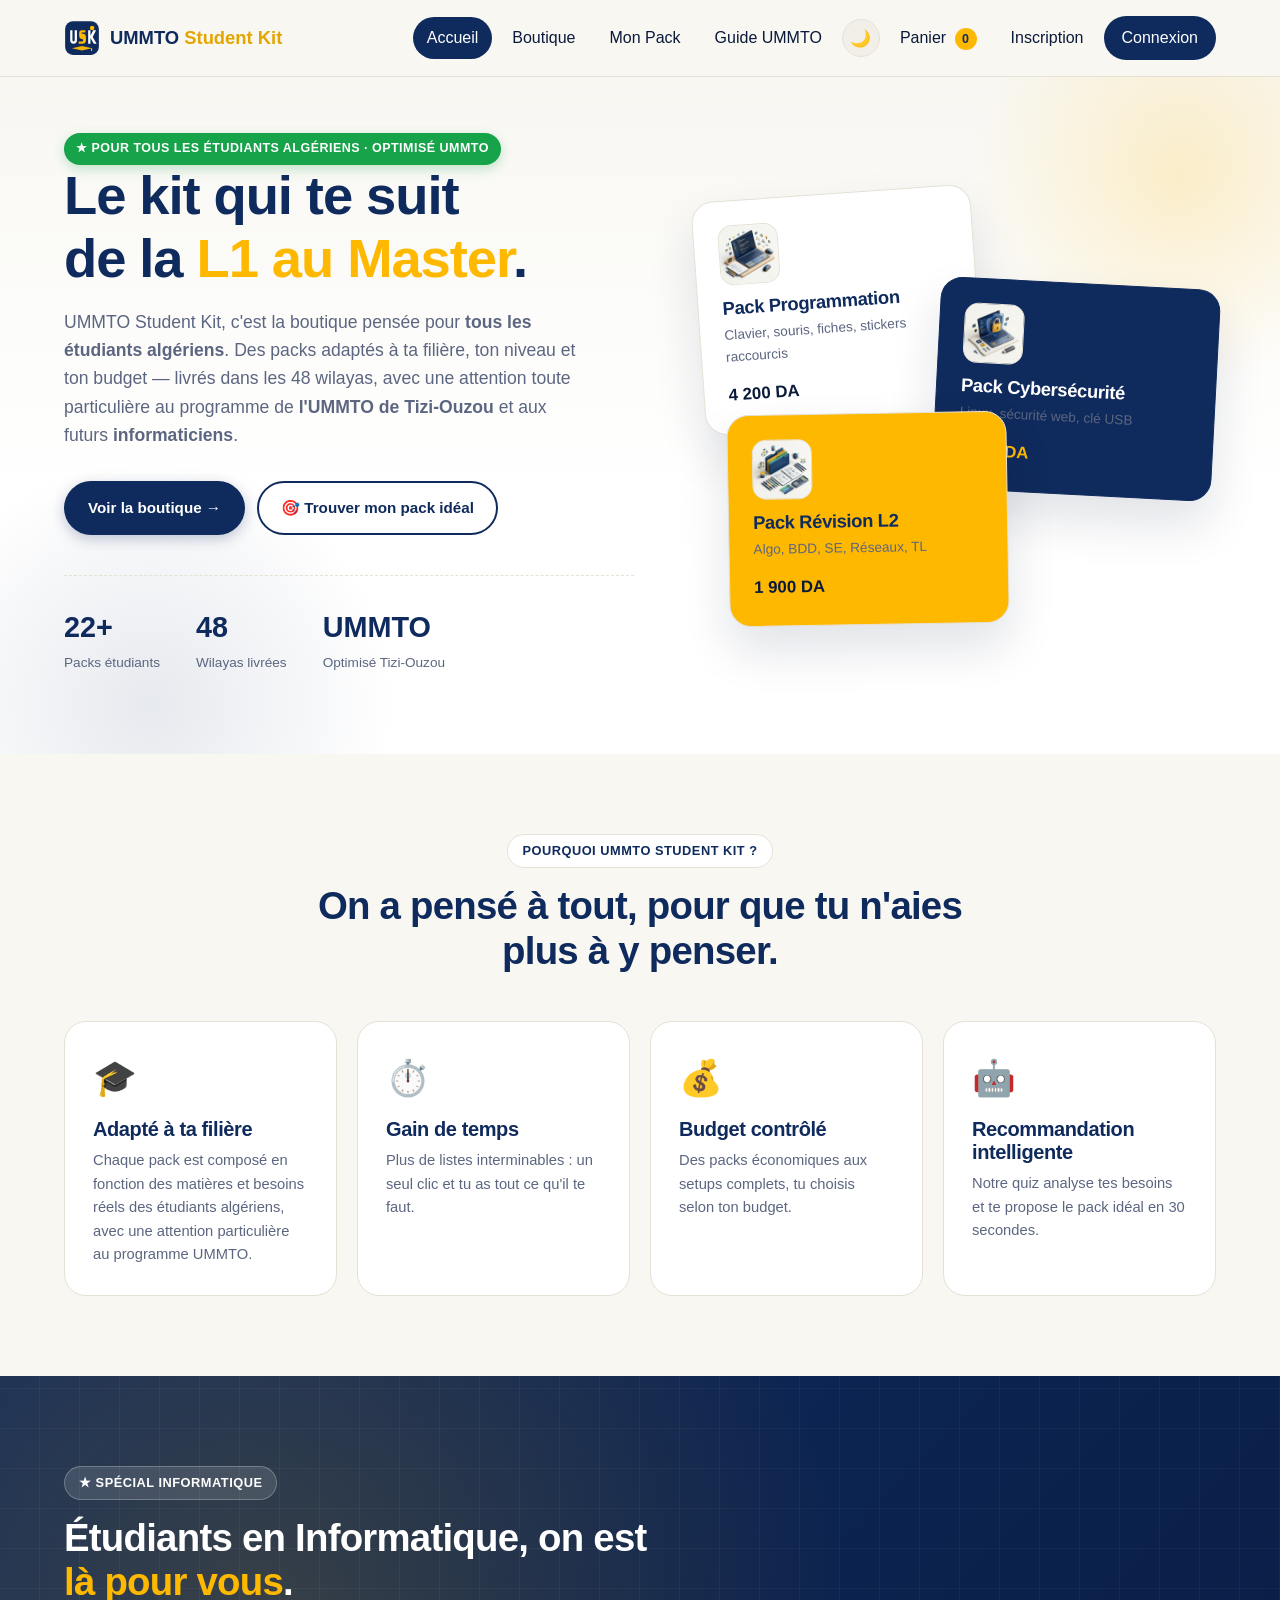
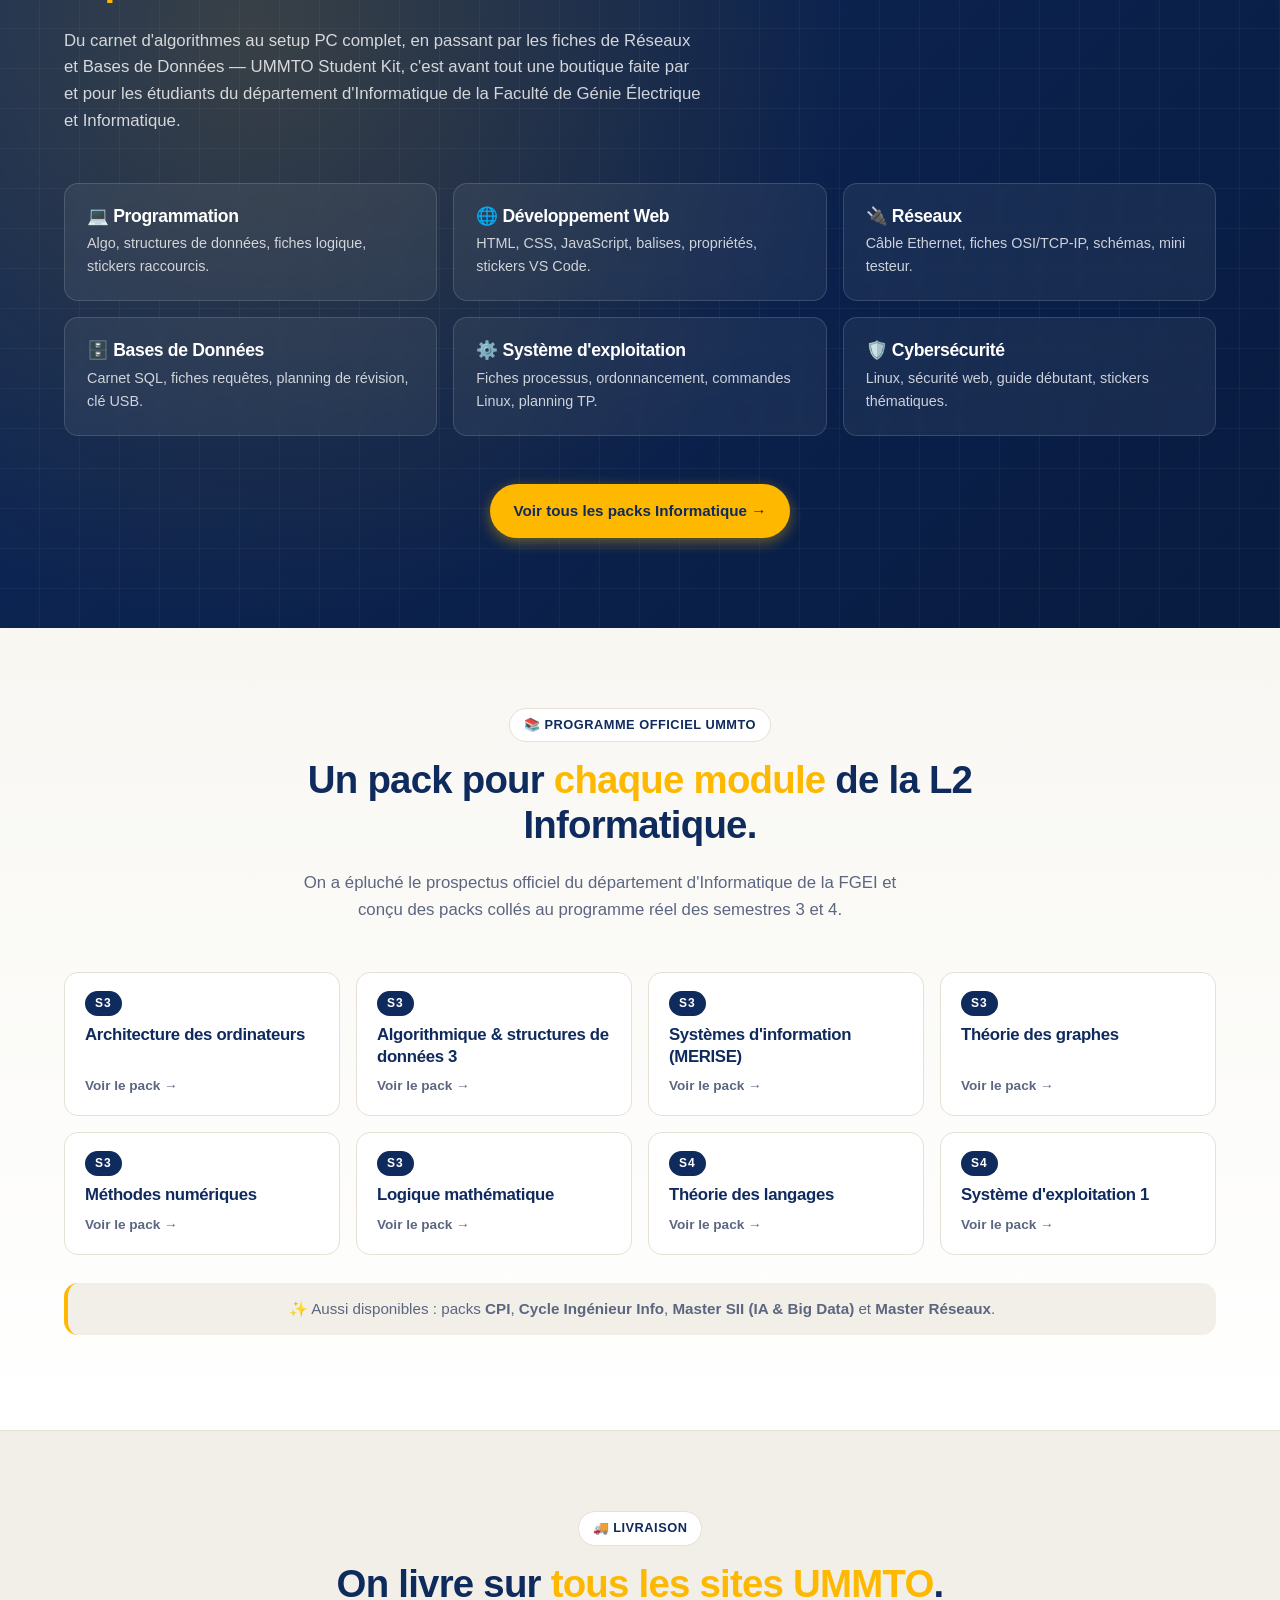
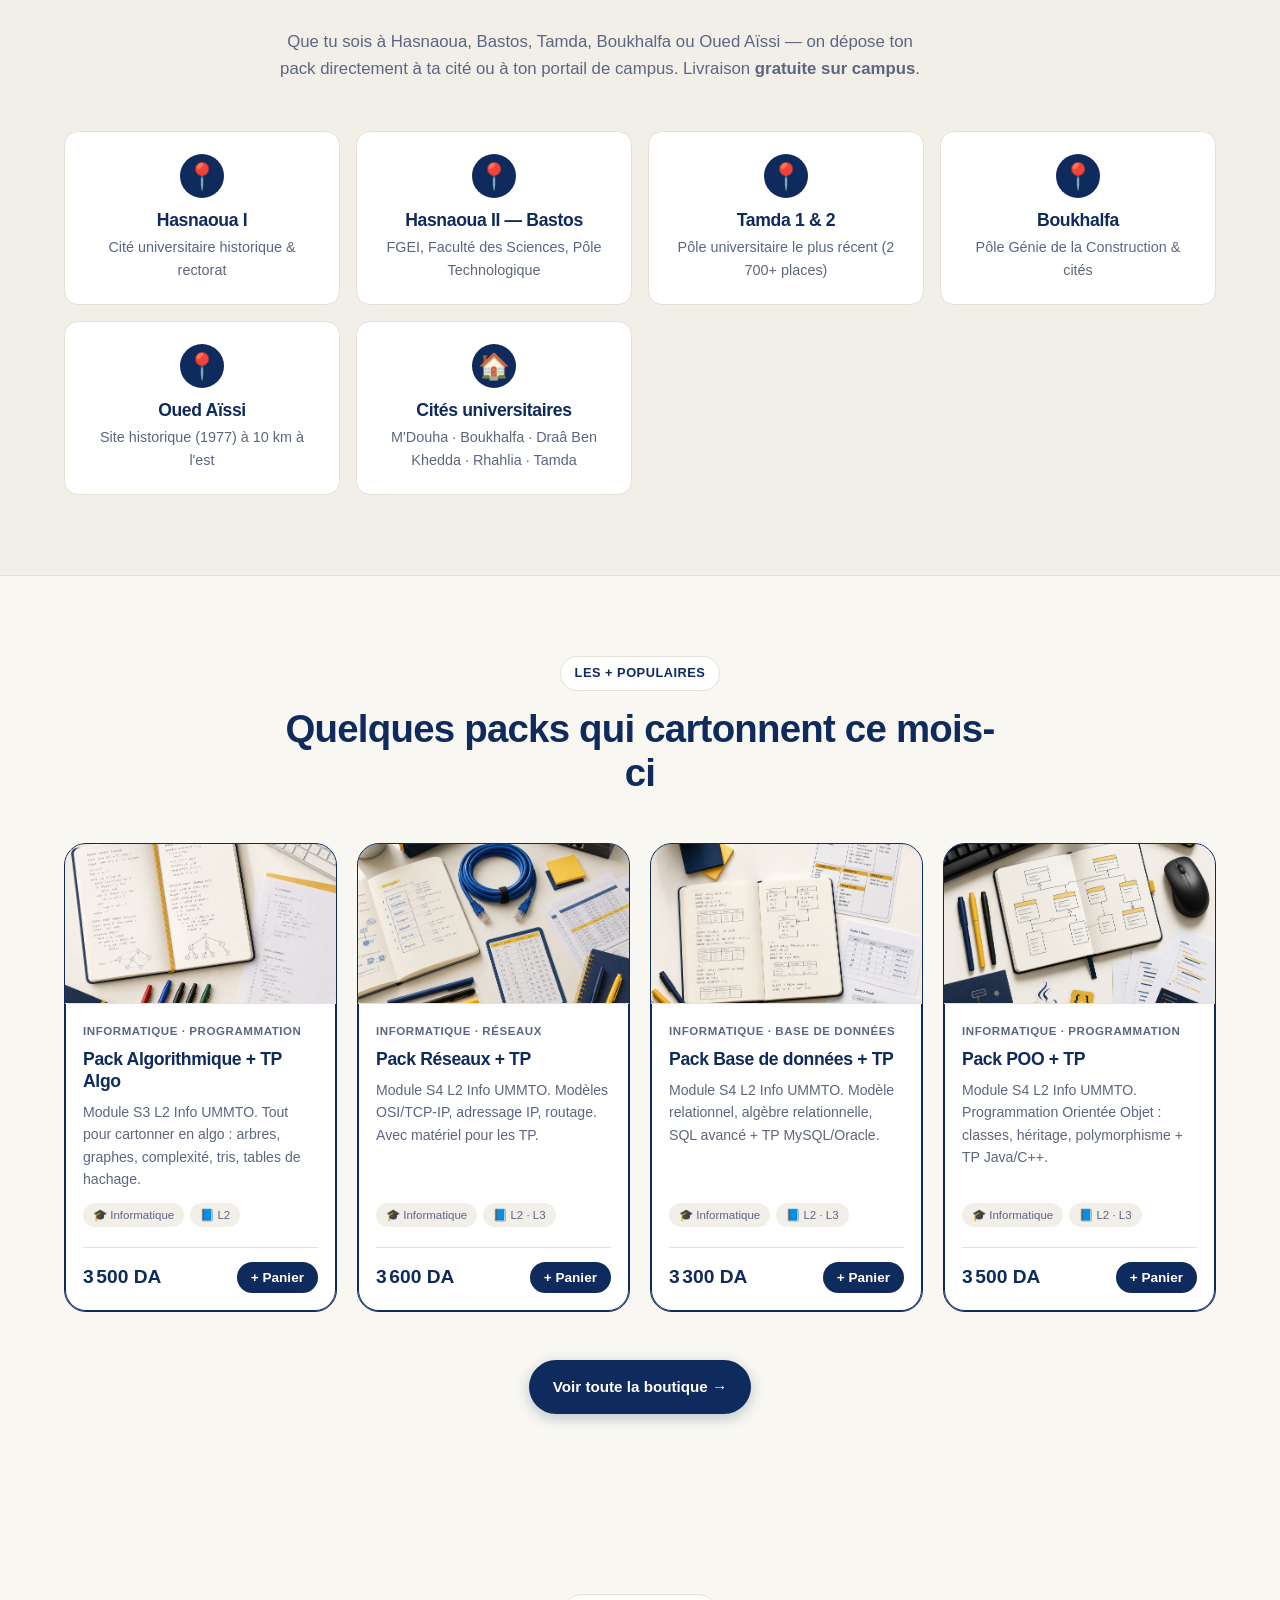
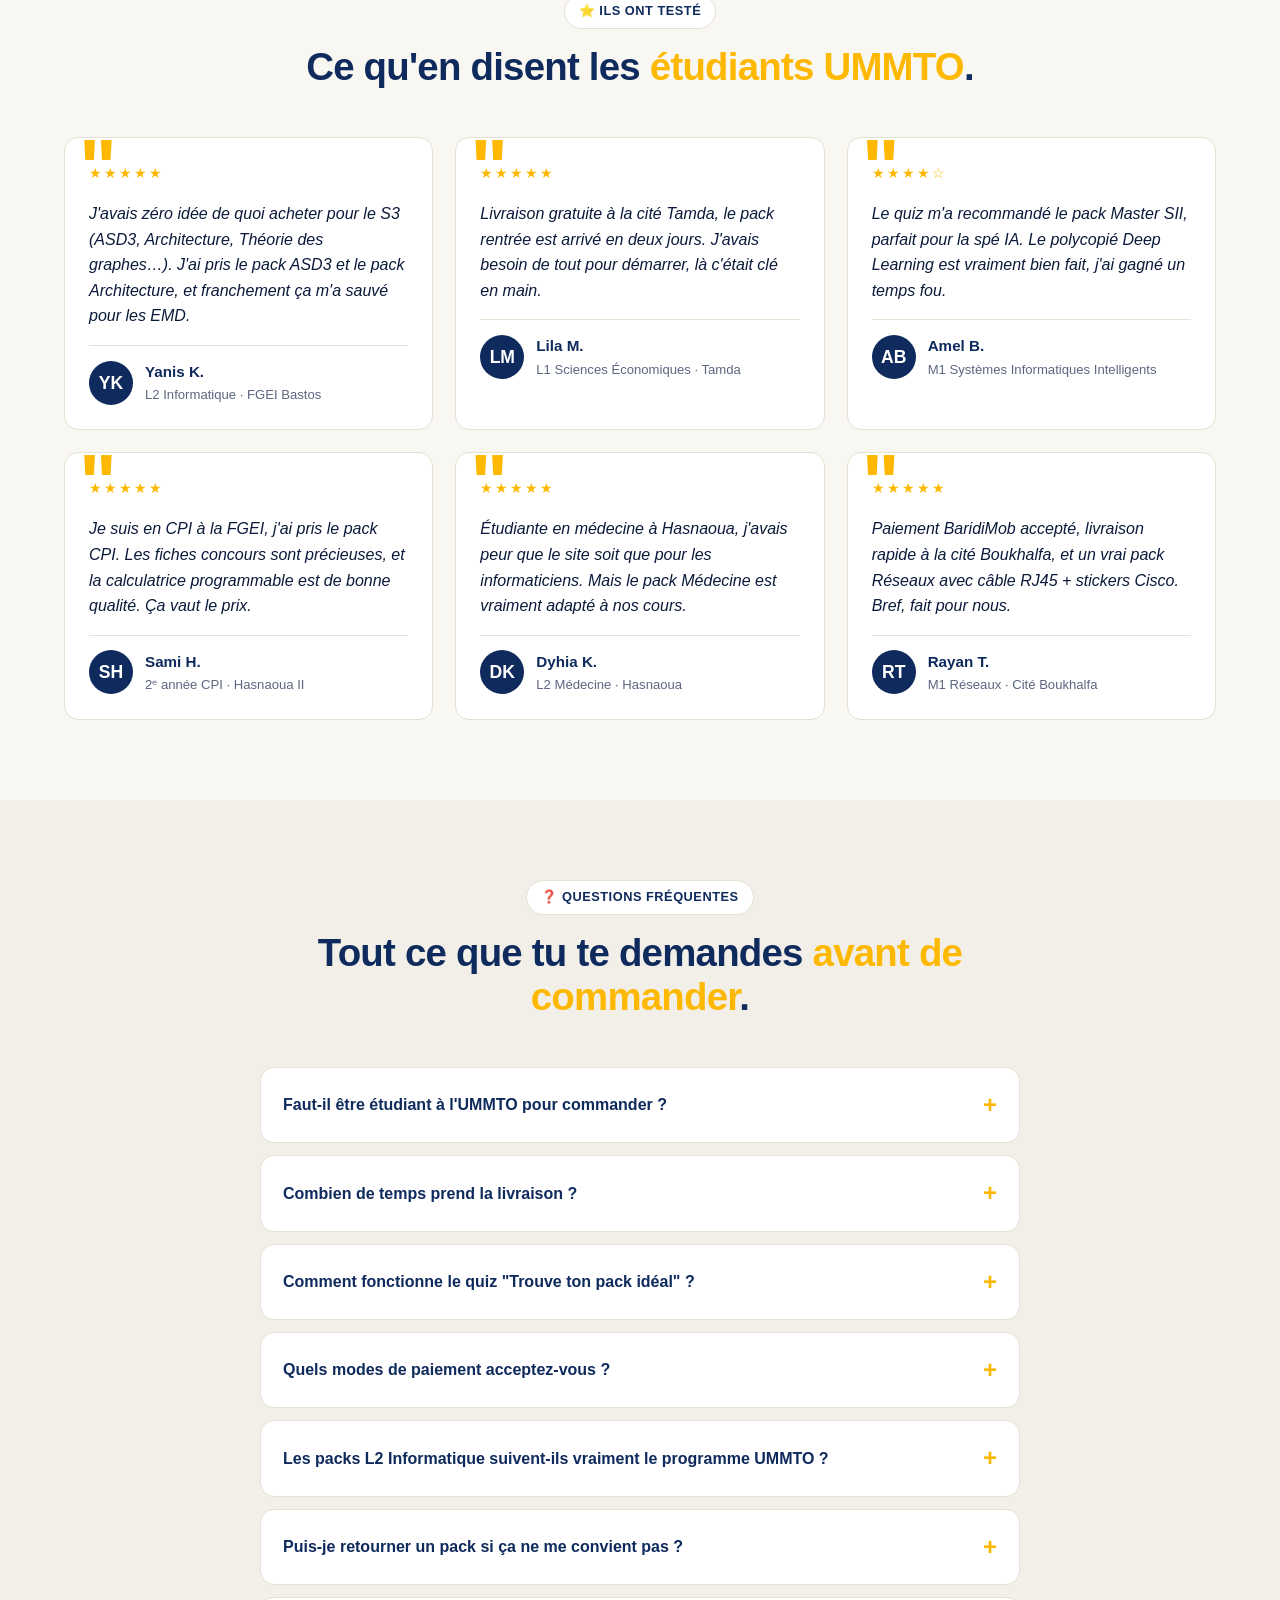
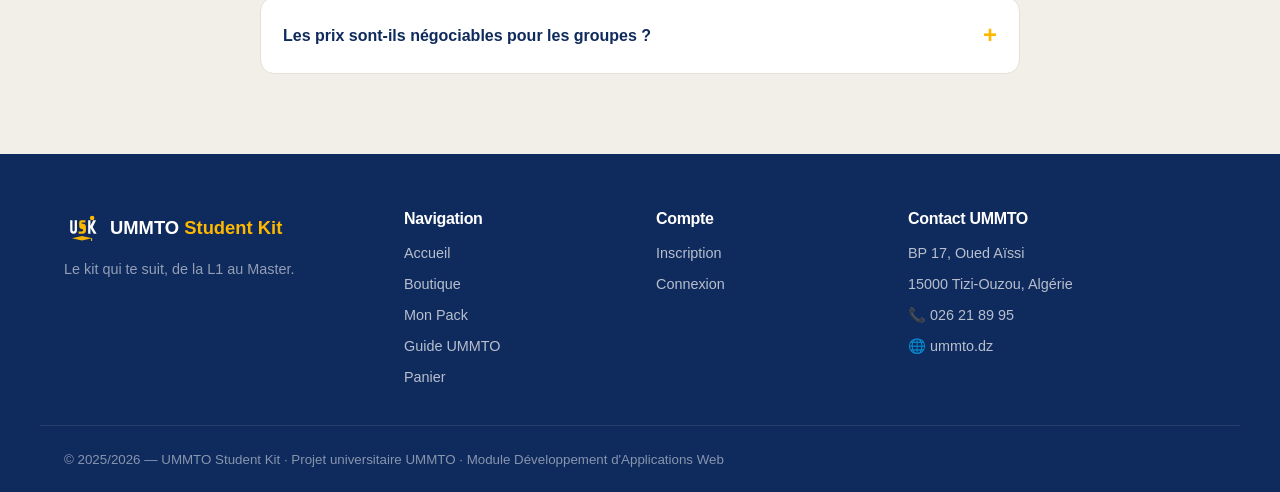
==== commit 1317269e: "Update index.html" ====
--- a/index.html
+++ b/index.html
@@ -1,5 +1,5 @@
 <!DOCTYPE html>
-<html lang="fr">
+<html lang="fr" data-theme="dark">
 <head>
     <meta charset="UTF-8">
     <meta name="viewport" content="width=device-width, initial-scale=1.0">
@@ -480,7 +480,6 @@
                 </div>
             </div>
         </section>
-
     </main>
 
     <footer class="site-footer">
--- a/style/design.css
+++ b/style/design.css
@@ -2044,3 +2044,182 @@
     }
     .products-grid { gap: 16px; }
 }
+
+
+@media (max-width: 720px) {
+
+    .hero {
+        padding: 24px 0 32px;
+    }
+    .hero-grid {
+        grid-template-columns: 1fr;
+        gap: 32px;
+    }
+    .hero-text h1 {
+        font-size: 2rem;
+        line-height: 1.15;
+        margin-bottom: 14px;
+    }
+    .hero-subtitle {
+        font-size: 0.98rem;
+        line-height: 1.55;
+    }
+    .badge-ummto {
+        font-size: 0.72rem;
+        padding: 6px 12px;
+        line-height: 1.3;
+    }
+
+    .hero-actions {
+        flex-direction: column;
+        gap: 10px;
+        width: 100%;
+    }
+    .hero-actions .btn {
+        width: 100%;
+        justify-content: center;
+    }
+
+    .hero-stats {
+        display: grid;
+        grid-template-columns: 1fr 1fr 1fr;
+        gap: 12px;
+        margin-top: 28px;
+        padding-top: 22px;
+    }
+    .hero-stats li {
+        text-align: left;
+    }
+    .hero-stats strong {
+        font-size: 1.15rem;
+        line-height: 1.15;
+        display: block;
+        margin-bottom: 2px;
+    }
+    .hero-stats span {
+        font-size: 0.72rem;
+        line-height: 1.2;
+    }
+
+    .hero-visual {
+        height: auto;
+        min-height: 0;
+        display: grid !important;
+        grid-template-columns: 1fr;
+        gap: 14px;
+        position: static;
+    }
+    .hero-card {
+        position: static;
+        width: 100%;
+        max-width: 100%;
+        transform: none;
+        padding: 18px;
+    }
+    .hero-card-1, .hero-card-2, .hero-card-3 {
+        position: static;
+        top: auto; left: auto; right: auto; bottom: auto;
+        transform: none;
+    }
+
+    .shop-filters {
+        position: static;
+    }
+    .filters-grid {
+        grid-template-columns: 1fr;
+        gap: 10px;
+        padding: 14px 0;
+    }
+    .filter-group label {
+        font-size: 0.72rem;
+    }
+    .subcat-bar {
+        padding: 10px 0;
+    }
+    .subcat-label {
+        font-size: 0.85rem;
+        display: block;
+        margin-bottom: 8px;
+    }
+    .subcat-chips {
+        gap: 6px;
+    }
+    .chip {
+        font-size: 0.78rem;
+        padding: 6px 12px;
+    }
+
+    .products-grid {
+        grid-template-columns: 1fr;
+        gap: 16px;
+        padding: 0;
+    }
+    .product-card {
+        max-width: 100%;
+    }
+    .shop-header {
+        padding: 28px 0 18px;
+    }
+    .shop-header h1 {
+        font-size: 1.7rem;
+    }
+    .shop-lead {
+        font-size: 0.92rem;
+    }
+
+    .info-section {
+        padding: 40px 0;
+    }
+    .info-section h2 {
+        font-size: 1.7rem;
+    }
+    .info-tracks {
+        gap: 12px;
+    }
+    .info-section .track {
+        padding: 18px;
+    }
+
+    .section-head h2,
+    section h2 {
+        font-size: 1.7rem;
+    }
+
+    .footer-grid {
+        gap: 28px;
+    }
+
+    .form-card {
+        padding: 22px;
+    }
+
+    .quiz-card {
+        padding: 20px;
+    }
+    .quiz-question h2 {
+        font-size: 1.3rem;
+    }
+    .quiz-options {
+        grid-template-columns: 1fr !important;
+    }
+    .quiz-option {
+        padding: 14px;
+        font-size: 0.92rem;
+    }
+    .quiz-others-grid {
+        grid-template-columns: repeat(2, 1fr);
+    }
+}
+
+@media (max-width: 420px) {
+    .hero-stats {
+        display: grid;
+        grid-template-columns: 1fr 1fr;
+    }
+    .hero-stats li:nth-child(3) {
+        grid-column: 1 / -1;
+    }
+    .quiz-others-grid {
+        grid-template-columns: 1fr;
+    }
+}
